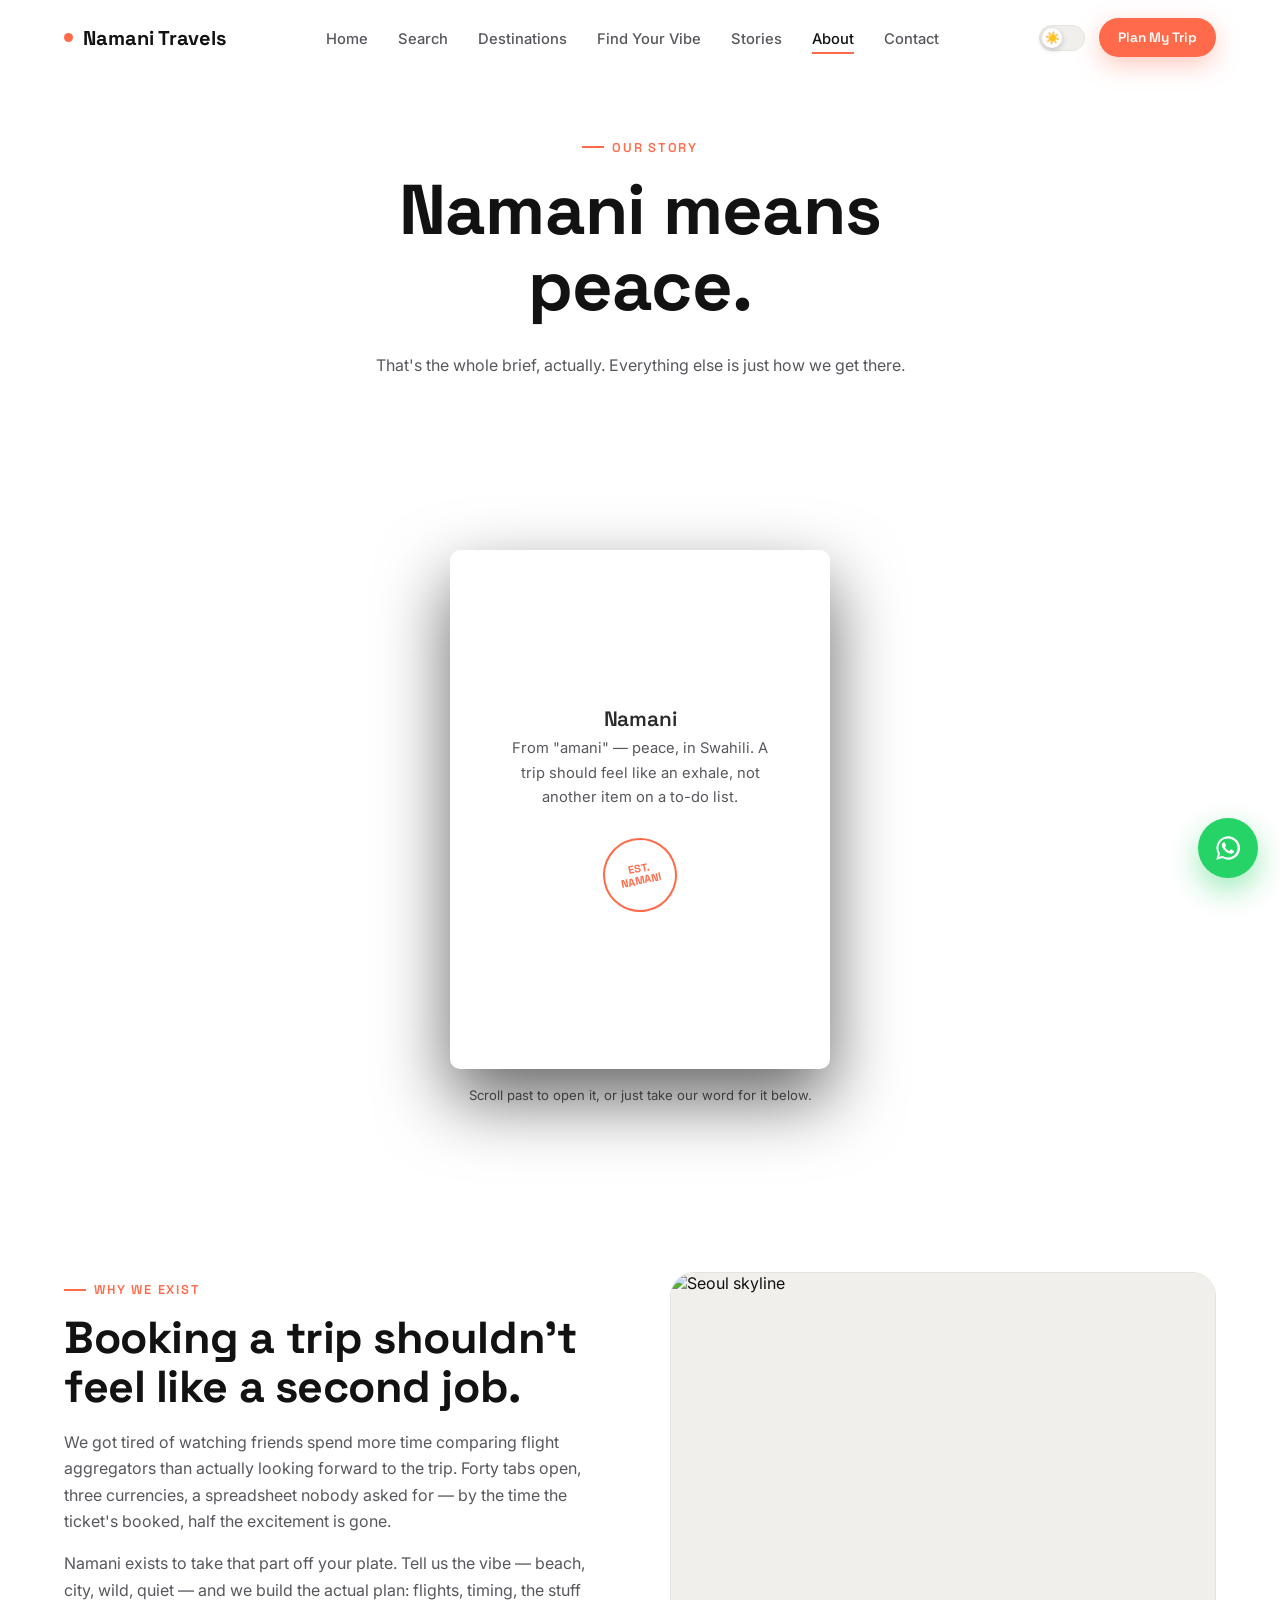
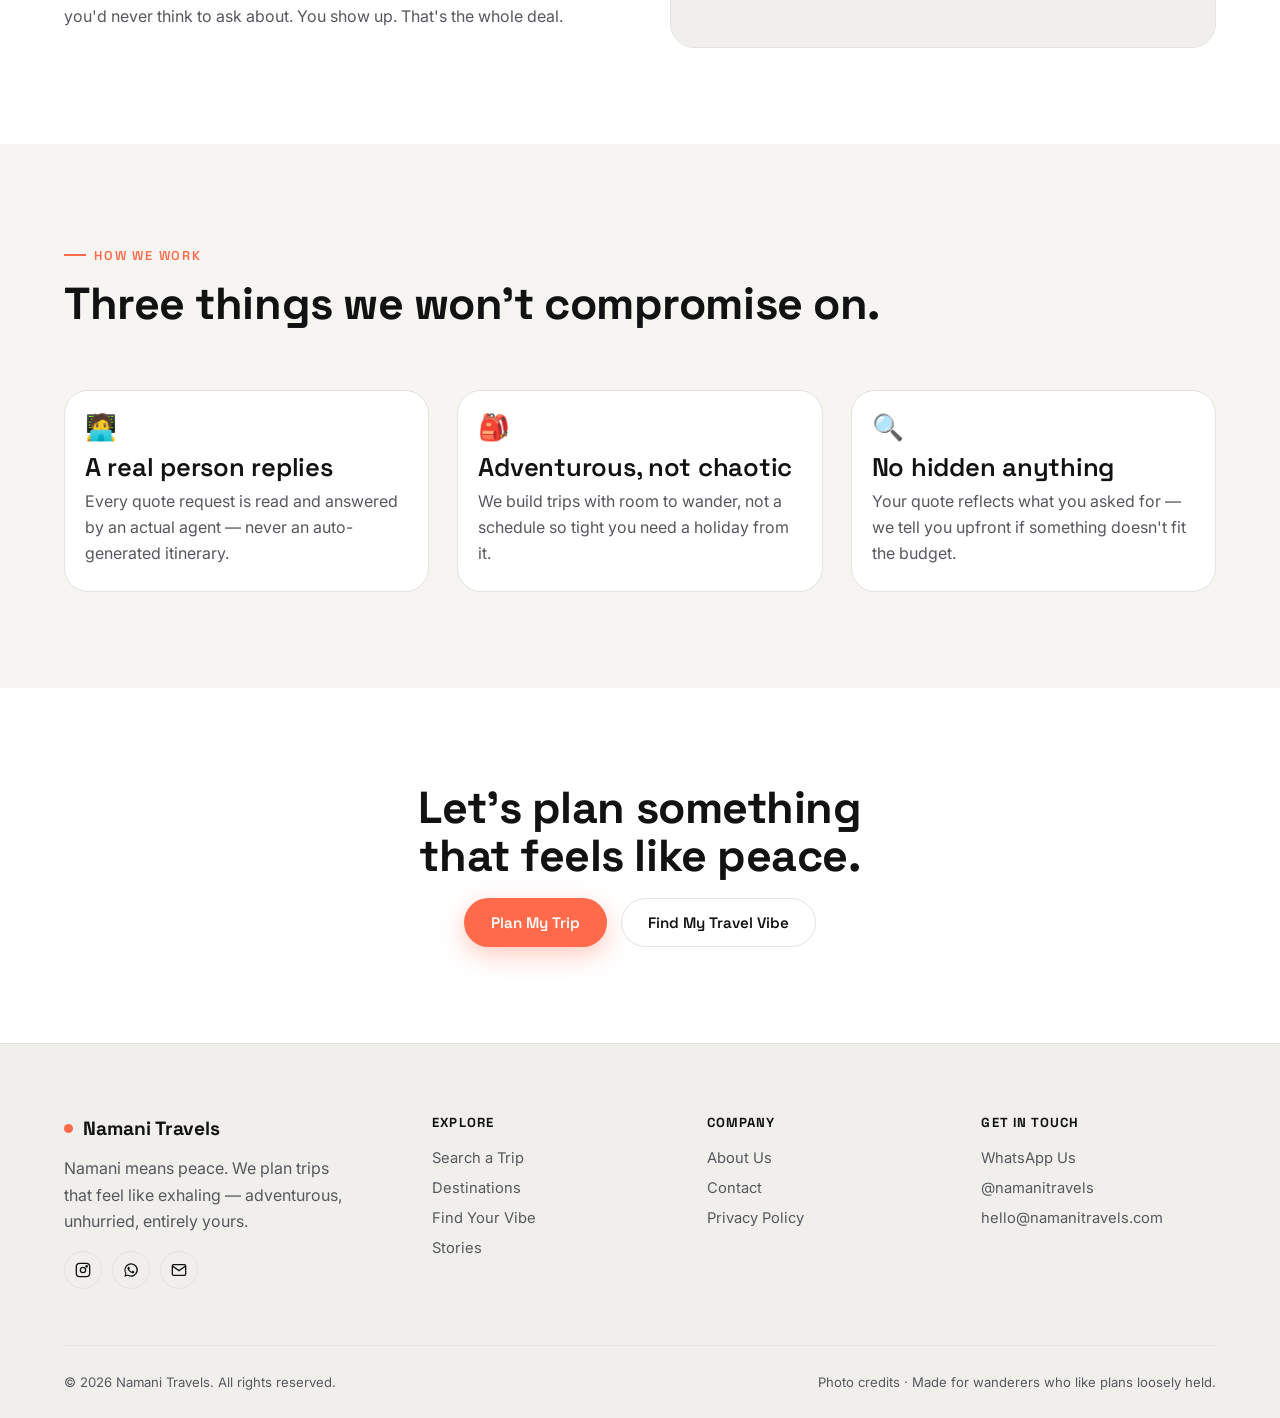
==== namani-travels/about.html @ 8a545cb4 "Add Namani Travels — full interactive 9-page travel agency site Static HTML/CSS/JS site implementing" ====
<!doctype html>
<html lang="en">
<head>
<meta charset="UTF-8" />
<meta name="viewport" content="width=device-width, initial-scale=1.0" />
<title>About Us — Namani Travels</title>
<meta name="description" content="Namani means peace. Here's why we started a travel agency built around that word." />
<link rel="stylesheet" href="assets/css/style.css" />
</head>
<body data-page="about">

  <div id="site-header"></div>

  <main>
    <section class="section" style="padding-top:calc(var(--nav-h) + 56px);">
      <div class="container">
        <div class="text-center" style="max-width:640px;margin:0 auto 20px;">
          <span class="eyebrow" style="justify-content:center;">Our story</span>
          <h1>Namani means peace.</h1>
          <p>That's the whole brief, actually. Everything else is just how we get there.</p>
        </div>
      </div>
    </section>

    <section class="section--tight">
      <div class="container">
        <div class="passport-inline reveal">
          <div class="passport">
            <div class="passport__inside">
              <h3>Namani</h3>
              <p>From "amani" — peace, in Swahili. A trip should feel like an exhale, not another item on a to-do list.</p>
              <div class="passport__stamp">EST.<br/>NAMANI</div>
            </div>
            <div class="passport__cover">
              <div class="emblem">✈</div>
              <h2>Namani</h2>
              <span>Our Travel Document</span>
            </div>
          </div>
        </div>
        <p class="text-center" style="font-size:.82rem;margin-top:16px;">Scroll past to open it, or just take our word for it below.</p>
      </div>
    </section>

    <section class="section">
      <div class="container">
        <div class="two-col reveal">
          <div>
            <span class="eyebrow">Why we exist</span>
            <h2>Booking a trip shouldn't feel like a second job.</h2>
            <p>We got tired of watching friends spend more time comparing flight aggregators than actually looking forward to the trip. Forty tabs open, three currencies, a spreadsheet nobody asked for — by the time the ticket's booked, half the excitement is gone.</p>
            <p>Namani exists to take that part off your plate. Tell us the vibe — beach, city, wild, quiet — and we build the actual plan: flights, timing, the stuff you'd never think to ask about. You show up. That's the whole deal.</p>
          </div>
          <div class="card">
            <div class="card__media" style="aspect-ratio:16/11;">
              <img src="https://upload.wikimedia.org/wikipedia/commons/thumb/b/bb/Skyline_view_from_Seoul_City_%28South_Korea%29.jpg/960px-Skyline_view_from_Seoul_City_%28South_Korea%29.jpg" alt="Seoul skyline" loading="lazy" />
            </div>
          </div>
        </div>
      </div>
    </section>

    <section class="section section--alt">
      <div class="container">
        <div class="section-head reveal">
          <div>
            <span class="eyebrow">How we work</span>
            <h2>Three things we won't compromise on.</h2>
          </div>
        </div>
        <div class="grid grid-3 reveal-stagger">
          <div class="card">
            <div class="card__body">
              <div style="font-size:1.6rem;">🧑‍💻</div>
              <h3 style="margin-top:12px;">A real person replies</h3>
              <p style="margin:0;">Every quote request is read and answered by an actual agent — never an auto-generated itinerary.</p>
            </div>
          </div>
          <div class="card">
            <div class="card__body">
              <div style="font-size:1.6rem;">🎒</div>
              <h3 style="margin-top:12px;">Adventurous, not chaotic</h3>
              <p style="margin:0;">We build trips with room to wander, not a schedule so tight you need a holiday from it.</p>
            </div>
          </div>
          <div class="card">
            <div class="card__body">
              <div style="font-size:1.6rem;">🔍</div>
              <h3 style="margin-top:12px;">No hidden anything</h3>
              <p style="margin:0;">Your quote reflects what you asked for — we tell you upfront if something doesn't fit the budget.</p>
            </div>
          </div>
        </div>
      </div>
    </section>

    <section class="section text-center">
      <div class="container reveal" style="max-width:560px;">
        <h2>Let's plan something that feels like peace.</h2>
        <div style="display:flex;gap:14px;justify-content:center;flex-wrap:wrap;">
          <a href="search.html" class="btn btn-primary">Plan My Trip</a>
          <a href="quiz.html" class="btn btn-outline">Find My Travel Vibe</a>
        </div>
      </div>
    </section>
  </main>

  <div id="site-footer"></div>
  <div id="whatsapp-fab-slot"></div>

  <script src="assets/js/config.js"></script>
  <script src="assets/js/destinations.js"></script>
  <script src="assets/js/common.js"></script>
  <script src="assets/js/animations.js"></script>
</body>
</html>
---- namani-travels/assets/css/style.css ----
/* ============================================================
   Namani Travels — Design System
   Palette: monochrome (black/white) base + one coral accent.
   Vibe tags use muted tonal colors so the accent stays dominant.
   ============================================================ */

@import url('https://fonts.googleapis.com/css2?family=Space+Grotesk:wght@500;600;700&family=Inter:wght@400;500;600;700&display=swap');

:root {
  --font-display: 'Space Grotesk', 'Segoe UI', system-ui, sans-serif;
  --font-body: 'Inter', 'Segoe UI', system-ui, sans-serif;

  --accent: #FF6B4A;
  --accent-dark: #E4502F;
  --accent-contrast: #1a0a06;

  --vibe-beach: #2AA9A0;
  --vibe-city: #5B6EE1;
  --vibe-adventure: #FF6B4A;
  --vibe-culture: #C99A3E;

  --bg: #FFFFFF;
  --bg-alt: #F6F5F2;
  --surface: #FFFFFF;
  --surface-alt: #F0EFEC;
  --text: #121212;
  --text-muted: #57585d;
  --border: #E4E3DF;
  --shadow: 0 10px 30px rgba(20, 20, 20, 0.08);
  --shadow-lg: 0 20px 60px rgba(20, 20, 20, 0.14);

  --radius-sm: 8px;
  --radius-md: 14px;
  --radius-lg: 24px;
  --radius-pill: 999px;

  --container: 1200px;
  --nav-h: 76px;

  --ease: cubic-bezier(0.22, 1, 0.36, 1);
}

:root[data-theme="dark"] {
  --bg: #0B0B0D;
  --bg-alt: #131315;
  --surface: #18181B;
  --surface-alt: #1F1F23;
  --text: #F5F4F1;
  --text-muted: #A5A5AC;
  --border: #2A2A2E;
  --shadow: 0 10px 30px rgba(0, 0, 0, 0.45);
  --shadow-lg: 0 25px 70px rgba(0, 0, 0, 0.6);
}

@media (prefers-color-scheme: dark) {
  :root:not([data-theme="light"]) {
    --bg: #0B0B0D;
    --bg-alt: #131315;
    --surface: #18181B;
    --surface-alt: #1F1F23;
    --text: #F5F4F1;
    --text-muted: #A5A5AC;
    --border: #2A2A2E;
    --shadow: 0 10px 30px rgba(0, 0, 0, 0.45);
    --shadow-lg: 0 25px 70px rgba(0, 0, 0, 0.6);
  }
}

* { box-sizing: border-box; }
html { scroll-behavior: smooth; }
html, body { padding: 0; margin: 0; }

body {
  font-family: var(--font-body);
  background: var(--bg);
  color: var(--text);
  transition: background 0.35s var(--ease), color 0.35s var(--ease);
  overflow-x: hidden;
  -webkit-font-smoothing: antialiased;
}

@media (prefers-reduced-motion: reduce) {
  html { scroll-behavior: auto; }
  *, *::before, *::after {
    animation-duration: 0.001ms !important;
    animation-iteration-count: 1 !important;
    transition-duration: 0.001ms !important;
    scroll-behavior: auto !important;
  }
}

img { max-width: 100%; display: block; }
a { color: inherit; text-decoration: none; }

h1, h2, h3, h4 {
  font-family: var(--font-display);
  line-height: 1.08;
  margin: 0 0 0.4em;
  letter-spacing: -0.01em;
}
h1 { font-size: clamp(2.4rem, 5vw + 1rem, 4.4rem); font-weight: 700; }
h2 { font-size: clamp(1.9rem, 3vw + 1rem, 2.8rem); font-weight: 700; }
h3 { font-size: clamp(1.3rem, 1.4vw + 1rem, 1.6rem); font-weight: 600; }
p { line-height: 1.65; color: var(--text-muted); margin: 0 0 1em; }
.eyebrow {
  display: inline-flex; align-items: center; gap: 8px;
  font-family: var(--font-display);
  font-size: 0.8rem; font-weight: 600; letter-spacing: 0.14em;
  text-transform: uppercase; color: var(--accent);
  margin-bottom: 1rem;
}
.eyebrow::before {
  content: ''; width: 22px; height: 2px; background: var(--accent);
  display: inline-block;
}

.container { max-width: var(--container); margin: 0 auto; padding: 0 24px; }
.section { padding: 96px 0; }
.section--tight { padding: 56px 0; }
.section--alt { background: var(--bg-alt); }
@media (max-width: 720px) {
  .section { padding: 64px 0; }
  .container { padding: 0 18px; }
}

.grid { display: grid; gap: 28px; }
.grid-2 { grid-template-columns: repeat(2, 1fr); }
.grid-3 { grid-template-columns: repeat(3, 1fr); }
.grid-4 { grid-template-columns: repeat(4, 1fr); }
@media (max-width: 900px) {
  .grid-4 { grid-template-columns: repeat(2, 1fr); }
  .grid-3 { grid-template-columns: repeat(2, 1fr); }
}
@media (max-width: 560px) {
  .grid-2, .grid-3, .grid-4 { grid-template-columns: 1fr; }
}

/* ---------- Buttons ---------- */
.btn {
  display: inline-flex; align-items: center; justify-content: center; gap: 10px;
  font-family: var(--font-display); font-weight: 600; font-size: 0.95rem;
  padding: 14px 26px; border-radius: var(--radius-pill);
  border: 1.5px solid transparent; cursor: pointer;
  transition: transform 0.25s var(--ease), box-shadow 0.25s var(--ease), background 0.25s var(--ease), border-color .25s var(--ease), color .25s var(--ease);
  white-space: nowrap;
}
.btn:active { transform: scale(0.97); }
.btn-primary { background: var(--accent); color: #fff; box-shadow: 0 8px 24px rgba(255,107,74,0.35); }
.btn-primary:hover { background: var(--accent-dark); transform: translateY(-2px); box-shadow: 0 12px 30px rgba(255,107,74,0.4); }
.btn-dark { background: var(--text); color: var(--bg); }
.btn-dark:hover { transform: translateY(-2px); }
.btn-outline { background: transparent; border-color: var(--border); color: var(--text); }
.btn-outline:hover { border-color: var(--text); transform: translateY(-2px); }
.btn-ghost { background: transparent; color: var(--text); padding: 10px 16px; }
.btn-ghost:hover { color: var(--accent); }
.btn-sm { padding: 10px 18px; font-size: 0.85rem; }
.btn-block { width: 100%; }
.btn[disabled] { opacity: 0.6; cursor: not-allowed; transform: none !important; }

/* ---------- Navbar ---------- */
.nav {
  position: fixed; top: 0; left: 0; right: 0; z-index: 500;
  height: var(--nav-h);
  display: flex; align-items: center;
  background: color-mix(in srgb, var(--bg) 82%, transparent);
  backdrop-filter: blur(14px); -webkit-backdrop-filter: blur(14px);
  border-bottom: 1px solid transparent;
  transition: border-color 0.3s ease, background 0.3s ease;
}
.nav.is-scrolled { border-bottom-color: var(--border); }
.nav__inner { width: 100%; display: flex; align-items: center; justify-content: space-between; gap: 20px; }
.nav__logo { display: flex; align-items: center; gap: 10px; font-family: var(--font-display); font-weight: 700; font-size: 1.25rem; }
.nav__logo .dot { width: 9px; height: 9px; border-radius: 50%; background: var(--accent); }
.nav__links { display: flex; align-items: center; gap: 30px; list-style: none; margin: 0; padding: 0; }
.nav__links a {
  font-size: 0.92rem; font-weight: 500; color: var(--text-muted);
  position: relative; padding: 6px 0;
  transition: color 0.2s ease;
}
.nav__links a::after {
  content: ''; position: absolute; left: 0; bottom: 0; height: 2px; width: 0;
  background: var(--accent); transition: width 0.25s var(--ease);
}
.nav__links a:hover, .nav__links a.is-active { color: var(--text); }
.nav__links a:hover::after, .nav__links a.is-active::after { width: 100%; }
.nav__actions { display: flex; align-items: center; gap: 14px; }
.nav__cta { display: none; }
@media (min-width: 860px) { .nav__cta { display: inline-flex; } }

.theme-toggle {
  width: 46px; height: 26px; border-radius: 999px; border: 1px solid var(--border);
  background: var(--surface-alt); position: relative; cursor: pointer; flex: none;
}
.theme-toggle::before {
  content: '☀️'; font-size: 12px; line-height: 20px; text-align: center;
  position: absolute; top: 2px; left: 2px; width: 20px; height: 20px;
  border-radius: 50%; background: var(--bg); box-shadow: 0 2px 6px rgba(0,0,0,0.2);
  transition: transform 0.3s var(--ease), content 0.2s;
}
:root[data-theme="dark"] .theme-toggle::before { content: '🌙'; transform: translateX(20px); }

.nav__burger {
  display: flex; flex-direction: column; gap: 5px; width: 26px; cursor: pointer; background: none; border: none; padding: 6px;
}
.nav__burger span { height: 2px; width: 100%; background: var(--text); border-radius: 2px; transition: transform .3s var(--ease), opacity .3s var(--ease); }
@media (min-width: 860px) { .nav__burger { display: none; } }

.nav__links { display: none; }
@media (min-width: 860px) { .nav__links { display: flex; } }

.mobile-drawer {
  position: fixed; inset: 0; z-index: 600; background: var(--bg);
  transform: translateX(100%); transition: transform 0.4s var(--ease);
  display: flex; flex-direction: column; padding: 24px;
}
.mobile-drawer.is-open { transform: translateX(0); }
.mobile-drawer__top { display: flex; justify-content: space-between; align-items: center; margin-bottom: 40px; }
.mobile-drawer__close { background: none; border: none; font-size: 1.6rem; color: var(--text); cursor: pointer; }
.mobile-drawer nav { display: flex; flex-direction: column; gap: 4px; }
.mobile-drawer nav a {
  font-family: var(--font-display); font-size: 1.6rem; font-weight: 600; padding: 14px 0;
  border-bottom: 1px solid var(--border);
}
.mobile-drawer__footer { margin-top: auto; display: flex; flex-direction: column; gap: 14px; }

/* ---------- Vibe badges ---------- */
.badge {
  display: inline-flex; align-items: center; gap: 6px;
  font-size: 0.72rem; font-weight: 700; letter-spacing: 0.04em; text-transform: uppercase;
  padding: 6px 12px; border-radius: var(--radius-pill); color: #fff;
}
.badge::before { content: ''; width: 6px; height: 6px; border-radius: 50%; background: currentColor; opacity: .9;}
.badge--beach { background: var(--vibe-beach); }
.badge--city { background: var(--vibe-city); }
.badge--adventure { background: var(--vibe-adventure); }
.badge--culture { background: var(--vibe-culture); }

/* ---------- Cards ---------- */
.card {
  background: var(--surface); border: 1px solid var(--border); border-radius: var(--radius-lg);
  overflow: hidden; transition: transform 0.35s var(--ease), box-shadow 0.35s var(--ease), border-color .35s;
}
.card:hover { transform: translateY(-6px); box-shadow: var(--shadow-lg); border-color: transparent; }
.card__media { position: relative; aspect-ratio: 4/5; overflow: hidden; background: var(--surface-alt); }
.card__media img { width: 100%; height: 100%; object-fit: cover; transition: transform 0.6s var(--ease); }
.card:hover .card__media img { transform: scale(1.08); }
.card__badge { position: absolute; top: 14px; left: 14px; z-index: 2; }
.card__body { padding: 20px 20px 24px; }
.card__body h3 { margin-bottom: 6px; }
.card__meta { display: flex; justify-content: space-between; align-items: center; margin-top: 14px; font-size: 0.85rem; color: var(--text-muted); }

/* ---------- Hero ---------- */
.hero {
  position: relative; padding-top: calc(var(--nav-h) + 64px); padding-bottom: 60px;
  overflow: hidden;
}
.hero__bg { position: absolute; inset: 0; z-index: -2; }
.hero__bg img { width: 100%; height: 100%; object-fit: cover; filter: saturate(1.05); }
.hero__bg--slideshow img {
  position: absolute; inset: 0; opacity: 0;
  animation: hero-fade 20s infinite;
}
.hero__bg--slideshow img:nth-child(1) { animation-delay: 0s; }
.hero__bg--slideshow img:nth-child(2) { animation-delay: 5s; }
.hero__bg--slideshow img:nth-child(3) { animation-delay: 10s; }
.hero__bg--slideshow img:nth-child(4) { animation-delay: 15s; }
@keyframes hero-fade {
  0%, 4% { opacity: 0; transform: scale(1.08); }
  8%, 21% { opacity: 1; transform: scale(1.14); }
  25%, 100% { opacity: 0; transform: scale(1.14); }
}
.hero__bg::after {
  content: ''; position: absolute; inset: 0;
  background: linear-gradient(180deg, rgba(10,10,10,.55) 0%, rgba(10,10,10,.35) 40%, var(--bg) 96%);
}
:root:not([data-theme="dark"]) .hero__bg::after {
  background: linear-gradient(180deg, rgba(10,10,10,.5) 0%, rgba(10,10,10,.28) 45%, var(--bg) 96%);
}
.hero__content { position: relative; z-index: 1; color: #fff; max-width: 720px; }
.hero__content .eyebrow { color: #FFD9CC; }
.hero__content .eyebrow::before { background: #FFD9CC; }
.hero__content h1 { color: #fff; }
.hero__content p { color: rgba(255,255,255,0.85); font-size: 1.1rem; max-width: 540px; }
.hero__stats { display: flex; gap: 36px; margin-top: 36px; flex-wrap: wrap; }
.hero__stats div strong { display: block; font-family: var(--font-display); font-size: 1.6rem; color: #fff; }
.hero__stats div span { font-size: 0.82rem; color: rgba(255,255,255,0.7); }

/* Flying plane */
.plane-layer {
  position: absolute; inset: 0; z-index: 0; pointer-events: none; overflow: hidden;
}
.plane {
  position: absolute; top: 18%; left: -8%;
  font-size: 2.2rem; filter: drop-shadow(0 6px 10px rgba(0,0,0,0.35));
  animation: fly-across 16s linear infinite;
  transform: rotate(8deg);
}
.plane.plane--2 { top: 55%; font-size: 1.4rem; animation-duration: 22s; animation-delay: -8s; opacity: .75; }
@keyframes fly-across {
  0%   { left: -8%; top: 14%; transform: rotate(6deg) scale(1); }
  45%  { top: 28%; transform: rotate(10deg) scale(1.05); }
  50%  { left: 55%; }
  100% { left: 112%; top: 8%; transform: rotate(4deg) scale(0.95); }
}
.plane-trail {
  position: absolute; top: 24%; left: 0; width: 100%; height: 120px;
  stroke: rgba(255,255,255,0.35); fill: none; stroke-width: 2; stroke-dasharray: 6 10;
}

@media (max-width: 720px) {
  .plane { display: none; }
}

/* ---------- Search Widget ---------- */
.search-widget {
  position: relative; z-index: 2;
  background: var(--surface); border-radius: var(--radius-lg); box-shadow: var(--shadow-lg);
  border: 1px solid var(--border); padding: 8px; margin-top: 40px;
}
.search-widget__tabs { display: flex; gap: 4px; padding: 8px 8px 4px; }
.trip-tab {
  border: none; background: transparent; padding: 10px 18px; border-radius: var(--radius-pill);
  font-family: var(--font-display); font-weight: 600; font-size: 0.88rem; color: var(--text-muted); cursor: pointer;
  transition: background .2s ease, color .2s ease;
}
.trip-tab.is-active { background: var(--accent); color: #fff; }

.search-widget__fields {
  display: grid; grid-template-columns: 1.3fr 1.3fr 1.1fr 1fr auto; gap: 2px;
  background: var(--border); border-radius: var(--radius-md); overflow: visible;
}
.search-field {
  background: var(--surface); padding: 14px 18px; position: relative; cursor: pointer;
}
.search-field:first-child { border-top-left-radius: var(--radius-md); border-bottom-left-radius: var(--radius-md); }
.search-field label { display: block; font-size: 0.7rem; text-transform: uppercase; letter-spacing: .06em; color: var(--text-muted); font-weight: 600; margin-bottom: 4px; }
.search-field input, .search-field select {
  width: 100%; border: none; background: transparent; font-family: var(--font-body);
  font-size: 0.98rem; font-weight: 600; color: var(--text); outline: none; padding: 0; appearance: none;
}
.search-field input::placeholder { color: var(--text-muted); font-weight: 500; }
.search-field--swap {
  display: flex; align-items: center; justify-content: center; cursor: pointer; flex: none; width: 34px;
}
.field-swap-btn {
  width: 34px; height: 34px; border-radius: 50%; border: 1px solid var(--border); background: var(--surface);
  display: flex; align-items: center; justify-content: center; cursor: pointer; color: var(--text-muted);
  transition: transform .3s var(--ease), color .2s;
}
.field-swap-btn:hover { color: var(--accent); transform: rotate(180deg); }

.search-widget__submit { padding: 8px; }
.search-widget__submit .btn { width: 100%; height: 100%; padding: 18px 28px; }

.autocomplete-list {
  position: absolute; top: calc(100% + 8px); left: 0; width: 320px; max-height: 320px; overflow-y: auto;
  background: var(--surface); border: 1px solid var(--border); border-radius: var(--radius-md);
  box-shadow: var(--shadow-lg); z-index: 50; padding: 6px; display: none;
}
.autocomplete-list.is-open { display: block; }
.autocomplete-item { padding: 10px 12px; border-radius: var(--radius-sm); cursor: pointer; display: flex; justify-content: space-between; gap: 10px; align-items: center; }
.autocomplete-item:hover, .autocomplete-item.is-active { background: var(--surface-alt); }
.autocomplete-item strong { font-size: 0.92rem; }
.autocomplete-item span { font-size: 0.78rem; color: var(--text-muted); }
.autocomplete-item .code { font-family: var(--font-display); font-weight: 700; color: var(--accent); font-size: 0.85rem; }

.pax-popover {
  position: absolute; top: calc(100% + 8px); right: 0; width: 280px;
  background: var(--surface); border: 1px solid var(--border); border-radius: var(--radius-md);
  box-shadow: var(--shadow-lg); z-index: 50; padding: 16px; display: none;
}
.pax-popover.is-open { display: block; }
.pax-row { display: flex; align-items: center; justify-content: space-between; padding: 10px 0; }
.pax-row + .pax-row { border-top: 1px solid var(--border); }
.pax-row strong { display: block; font-size: 0.92rem; }
.pax-row span { font-size: 0.76rem; color: var(--text-muted); }
.pax-counter { display: flex; align-items: center; gap: 12px; }
.pax-btn {
  width: 28px; height: 28px; border-radius: 50%; border: 1px solid var(--border); background: var(--surface);
  color: var(--text); cursor: pointer; font-size: 1rem; line-height: 1;
}
.pax-btn:hover { border-color: var(--accent); color: var(--accent); }
.pax-btn:disabled { opacity: .35; cursor: not-allowed; }

.advanced-toggle {
  display: flex; align-items: center; gap: 8px; padding: 12px 18px; font-size: 0.86rem; font-weight: 600;
  color: var(--text-muted); cursor: pointer; user-select: none;
}
.advanced-toggle:hover { color: var(--text); }
.advanced-toggle svg { transition: transform .3s var(--ease); }
.advanced-toggle.is-open svg { transform: rotate(180deg); }
.advanced-panel {
  max-height: 0; overflow: hidden; transition: max-height .4s var(--ease), padding .4s var(--ease);
  padding: 0 18px;
}
.advanced-panel.is-open { max-height: 220px; padding: 4px 18px 18px; }
.advanced-panel__row { display: flex; gap: 24px; flex-wrap: wrap; }
.check-pill {
  display: flex; align-items: center; gap: 8px; font-size: 0.88rem; color: var(--text);
  background: var(--surface-alt); padding: 10px 16px; border-radius: var(--radius-pill); cursor: pointer;
  border: 1px solid var(--border);
}
.check-pill input { accent-color: var(--accent); }

@media (max-width: 980px) {
  .search-widget__fields { grid-template-columns: 1fr 1fr; }
  .search-widget__submit { grid-column: span 2; }
  .search-field--swap { display: none; }
}
@media (max-width: 560px) {
  .search-widget__fields { grid-template-columns: 1fr; }
  .search-widget__submit { grid-column: span 1; }
  .pax-popover, .autocomplete-list { width: 100%; left: 0; right: 0; }
}

/* ---------- Carousel ---------- */
.carousel {
  display: flex; gap: 22px; overflow-x: auto; padding: 8px 4px 28px; scroll-snap-type: x mandatory;
  scrollbar-width: thin;
}
.carousel::-webkit-scrollbar { height: 6px; }
.carousel::-webkit-scrollbar-thumb { background: var(--border); border-radius: 999px; }
.carousel .card { flex: 0 0 280px; scroll-snap-align: start; }
.carousel-controls { display: flex; gap: 10px; justify-content: flex-end; margin-bottom: 8px; }
.carousel-btn {
  width: 42px; height: 42px; border-radius: 50%; border: 1px solid var(--border); background: var(--surface);
  cursor: pointer; color: var(--text); display: flex; align-items: center; justify-content: center;
}
.carousel-btn:hover { border-color: var(--accent); color: var(--accent); }

/* ---------- Section header ---------- */
.section-head { display: flex; justify-content: space-between; align-items: flex-end; gap: 20px; margin-bottom: 44px; flex-wrap: wrap; }
.section-head p { max-width: 480px; margin: 0; }

/* ---------- Filters ---------- */
.filter-row { display: flex; gap: 10px; flex-wrap: wrap; margin-bottom: 36px; }
.filter-pill {
  padding: 10px 20px; border-radius: var(--radius-pill); border: 1px solid var(--border); background: var(--surface);
  font-weight: 600; font-size: 0.86rem; cursor: pointer; color: var(--text-muted); transition: all .2s ease;
}
.filter-pill.is-active, .filter-pill:hover { background: var(--text); color: var(--bg); border-color: var(--text); }

/* ---------- Reveal on scroll ---------- */
.reveal { opacity: 0; transform: translateY(28px); transition: opacity .8s var(--ease), transform .8s var(--ease); }
.reveal.is-visible { opacity: 1; transform: translateY(0); }
.reveal-stagger > * { opacity: 0; transform: translateY(24px); transition: opacity .7s var(--ease), transform .7s var(--ease); }
.reveal-stagger.is-visible > * { opacity: 1; transform: translateY(0); }
.reveal-stagger.is-visible > *:nth-child(1) { transition-delay: 0s; }
.reveal-stagger.is-visible > *:nth-child(2) { transition-delay: .08s; }
.reveal-stagger.is-visible > *:nth-child(3) { transition-delay: .16s; }
.reveal-stagger.is-visible > *:nth-child(4) { transition-delay: .24s; }
.reveal-stagger.is-visible > *:nth-child(5) { transition-delay: .32s; }
.reveal-stagger.is-visible > *:nth-child(6) { transition-delay: .4s; }

/* ---------- Passport intro / reveal ---------- */
.passport-scene {
  position: fixed; inset: 0; z-index: 2000; display: flex; align-items: center; justify-content: center;
  background: radial-gradient(circle at 50% 30%, #232016 0%, #0c0b08 70%);
  perspective: 1800px; transition: opacity .6s ease, visibility .6s ease;
}
.passport-scene.is-hidden { opacity: 0; visibility: hidden; pointer-events: none; }
.passport {
  position: relative; width: min(78vw, 380px); aspect-ratio: 3/4.1; transform-style: preserve-3d;
}
.passport__cover, .passport__inside {
  position: absolute; inset: 0; border-radius: 10px; box-shadow: 0 30px 70px rgba(0,0,0,.6);
  display: flex; flex-direction: column; align-items: center; justify-content: center; text-align: center; padding: 24px;
}
.passport__cover {
  background: linear-gradient(160deg, #1c2b24, #0f1a15 70%);
  color: #e7d9a8; border: 1px solid rgba(231,217,168,0.25);
  transform-origin: left center; transition: transform 1.1s var(--ease);
  backface-visibility: hidden;
}
.passport__cover .emblem {
  width: 58px; height: 58px; border: 2px solid #e7d9a8; border-radius: 50%;
  display: flex; align-items: center; justify-content: center; font-size: 1.6rem; margin-bottom: 18px;
}
.passport__cover h2 { color: #efe4bf; font-size: 1.4rem; letter-spacing: .08em; text-transform: uppercase; }
.passport__cover span { font-size: .72rem; letter-spacing: .2em; text-transform: uppercase; opacity: .75; }
.passport__inside {
  background: var(--surface, #fdf9ee); color: #2a2a2a; z-index: -1;
}
.passport__inside h3 { font-family: var(--font-display); font-size: 1.3rem; margin-bottom: 6px; }
.passport__inside p { font-size: .92rem; max-width: 260px; }
.passport__stamp {
  margin-top: 14px; border: 2px solid var(--accent); color: var(--accent); border-radius: 50%;
  width: 74px; height: 74px; display: flex; align-items: center; justify-content: center;
  font-family: var(--font-display); font-weight: 700; font-size: .68rem; text-transform: uppercase;
  transform: rotate(-12deg) scale(0); transition: transform .5s var(--ease) .9s; text-align: center; line-height: 1.1;
}
.passport-scene.is-open .passport__cover { transform: rotateY(-165deg); }
.passport-scene.is-open .passport__stamp { transform: rotate(-12deg) scale(1); }
.passport__skip {
  position: absolute; bottom: 34px; left: 50%; transform: translateX(-50%);
  color: rgba(255,255,255,.6); font-size: .82rem; background: none; border: 1px solid rgba(255,255,255,.25);
  padding: 8px 18px; border-radius: 999px; cursor: pointer;
}
.passport__skip:hover { color: #fff; border-color: #fff; }

/* Inline passport reveal (About page) */
.passport-inline { max-width: 380px; margin: 0 auto; }
.passport-inline .passport { width: 100%; }
.passport-inline .passport__cover { transition: transform 1.2s var(--ease); }
.passport-inline.is-open .passport__cover { transform: rotateY(-165deg); }
.passport-inline.is-open .passport__stamp { transform: rotate(-12deg) scale(1); }

/* ---------- Forms ---------- */
.form-group { margin-bottom: 18px; }
.form-group label { display: block; font-size: .85rem; font-weight: 600; margin-bottom: 8px; }
.form-control {
  width: 100%; padding: 14px 16px; border-radius: var(--radius-sm); border: 1.5px solid var(--border);
  background: var(--surface); color: var(--text); font-family: var(--font-body); font-size: .95rem;
  transition: border-color .2s ease, box-shadow .2s ease;
}
.form-control:focus { outline: none; border-color: var(--accent); box-shadow: 0 0 0 4px rgba(255,107,74,0.15); }
.form-hint { font-size: .78rem; color: var(--text-muted); margin-top: 16px; }
.form-hint a { color: var(--accent); font-weight: 600; }

/* ---------- Quote summary ---------- */
.summary-card {
  background: var(--surface); border: 1px solid var(--border); border-radius: var(--radius-lg);
  padding: 28px; box-shadow: var(--shadow);
}
.summary-row { display: flex; justify-content: space-between; padding: 12px 0; border-bottom: 1px dashed var(--border); font-size: .92rem; }
.summary-row:last-child { border-bottom: none; }
.summary-row span:first-child { color: var(--text-muted); }
.summary-row span:last-child { font-weight: 600; }

/* ---------- Vibe quiz ---------- */
.quiz-shell {
  max-width: 640px; margin: 0 auto; background: var(--surface); border: 1px solid var(--border);
  border-radius: var(--radius-lg); padding: 40px; box-shadow: var(--shadow-lg); position: relative; overflow: hidden;
}
.quiz-progress { height: 4px; background: var(--surface-alt); border-radius: 999px; overflow: hidden; margin-bottom: 32px; }
.quiz-progress__bar { height: 100%; background: var(--accent); width: 0%; transition: width .4s var(--ease); }
.quiz-step { display: none; }
.quiz-step.is-active { display: block; animation: quiz-in .5s var(--ease); }
@keyframes quiz-in { from { opacity: 0; transform: translateX(24px); } to { opacity: 1; transform: translateX(0); } }
.quiz-options { display: grid; grid-template-columns: 1fr 1fr; gap: 14px; margin-top: 24px; }
@media (max-width: 560px) { .quiz-options { grid-template-columns: 1fr; } }
.quiz-option {
  border: 1.5px solid var(--border); border-radius: var(--radius-md); padding: 20px; cursor: pointer;
  background: var(--surface-alt); transition: all .2s ease; text-align: left;
}
.quiz-option:hover { border-color: var(--accent); transform: translateY(-3px); }
.quiz-option.is-selected { border-color: var(--accent); background: rgba(255,107,74,0.08); }
.quiz-option .icon { font-size: 1.6rem; margin-bottom: 10px; display: block; }
.quiz-option strong { display: block; font-family: var(--font-display); font-size: 1rem; margin-bottom: 4px; }
.quiz-option span { font-size: .82rem; color: var(--text-muted); }
.quiz-nav { display: flex; justify-content: space-between; margin-top: 32px; }

/* ---------- Footer ---------- */
.footer { background: var(--surface-alt); border-top: 1px solid var(--border); padding: 72px 0 28px; }
.footer__grid { display: grid; grid-template-columns: 1.4fr 1fr 1fr 1fr; gap: 40px; margin-bottom: 56px; }
@media (max-width: 780px) { .footer__grid { grid-template-columns: 1fr 1fr; } }
.footer__brand { display: flex; align-items: center; gap: 10px; font-family: var(--font-display); font-weight: 700; font-size: 1.2rem; margin-bottom: 14px; }
.footer h4 { font-size: .82rem; text-transform: uppercase; letter-spacing: .08em; margin-bottom: 16px; }
.footer ul { list-style: none; padding: 0; margin: 0; display: flex; flex-direction: column; gap: 10px; }
.footer ul a { color: var(--text-muted); font-size: .92rem; }
.footer ul a:hover { color: var(--accent); }
.footer__bottom { display: flex; justify-content: space-between; padding-top: 28px; border-top: 1px solid var(--border); font-size: .82rem; color: var(--text-muted); flex-wrap: wrap; gap: 12px; }
.social-row { display: flex; gap: 10px; }
.social-row a {
  width: 38px; height: 38px; border-radius: 50%; border: 1px solid var(--border); display: flex; align-items: center;
  justify-content: center; transition: all .2s ease;
}
.social-row a:hover { background: var(--accent); border-color: var(--accent); color: #fff; }

/* ---------- WhatsApp floating bubble (bottom-right) ---------- */
.whatsapp-fab {
  position: fixed; right: 22px; bottom: 22px; z-index: 400;
  width: 60px; height: 60px; border-radius: 50%; background: #25D366; color: #fff;
  display: flex; align-items: center; justify-content: center; box-shadow: 0 12px 30px rgba(37,211,102,0.45);
  animation: pulse-wa 2.6s ease-in-out infinite;
}
.whatsapp-fab:hover { transform: scale(1.08); }
@keyframes pulse-wa {
  0%, 100% { box-shadow: 0 12px 30px rgba(37,211,102,0.45); }
  50% { box-shadow: 0 12px 30px rgba(37,211,102,0.7), 0 0 0 10px rgba(37,211,102,0.12); }
}

/* ---------- Misc ---------- */
.tag-strip { display: flex; gap: 10px; flex-wrap: wrap; }
.divider { height: 1px; background: var(--border); margin: 40px 0; }
.text-center { text-align: center; }
.mt-0 { margin-top: 0; }
.stack-lg { display: flex; flex-direction: column; gap: 20px; }
.two-col { display: grid; grid-template-columns: 1fr 1fr; gap: 60px; align-items: center; }
@media (max-width: 860px) { .two-col { grid-template-columns: 1fr; gap: 32px; } }

.confirm-box {
  background: var(--surface); border: 1px solid var(--border); border-radius: var(--radius-lg);
  padding: 48px; text-align: center; box-shadow: var(--shadow-lg);
}
.confirm-box .check {
  width: 76px; height: 76px; border-radius: 50%; background: rgba(255,107,74,0.12); color: var(--accent);
  display: flex; align-items: center; justify-content: center; font-size: 2rem; margin: 0 auto 20px;
  animation: pop-in .5s var(--ease);
}
@keyframes pop-in { from { transform: scale(0); opacity: 0; } to { transform: scale(1); opacity: 1; } }

.instagram-embed {
  display: grid; grid-template-columns: repeat(4, 1fr); gap: 4px; border-radius: var(--radius-lg); overflow: hidden;
}
@media (max-width: 700px) { .instagram-embed { grid-template-columns: repeat(2, 1fr); } }
.instagram-embed a { position: relative; aspect-ratio: 1; overflow: hidden; }
.instagram-embed img { width: 100%; height: 100%; object-fit: cover; transition: transform .5s ease; }
.instagram-embed a:hover img { transform: scale(1.1); }

.credit-note { font-size: .72rem; color: var(--text-muted); opacity: .7; margin-top: 4px; }
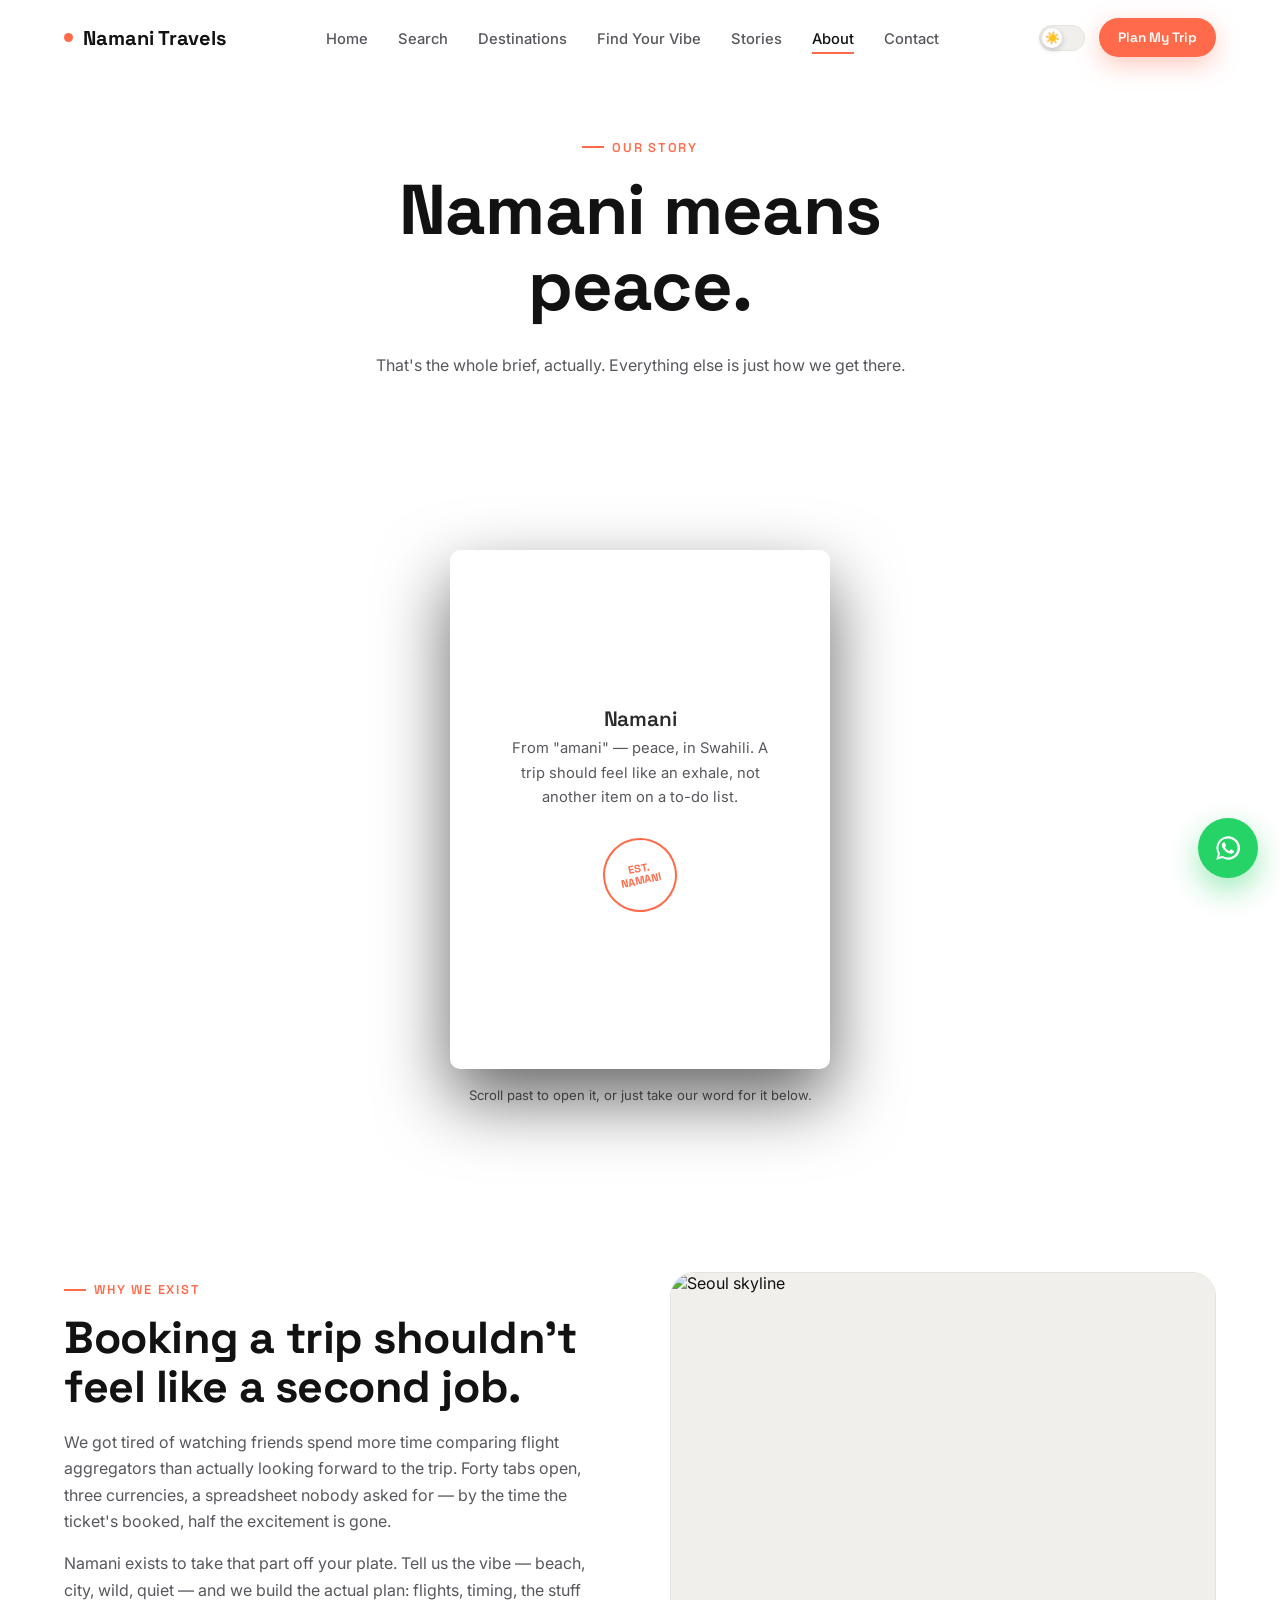
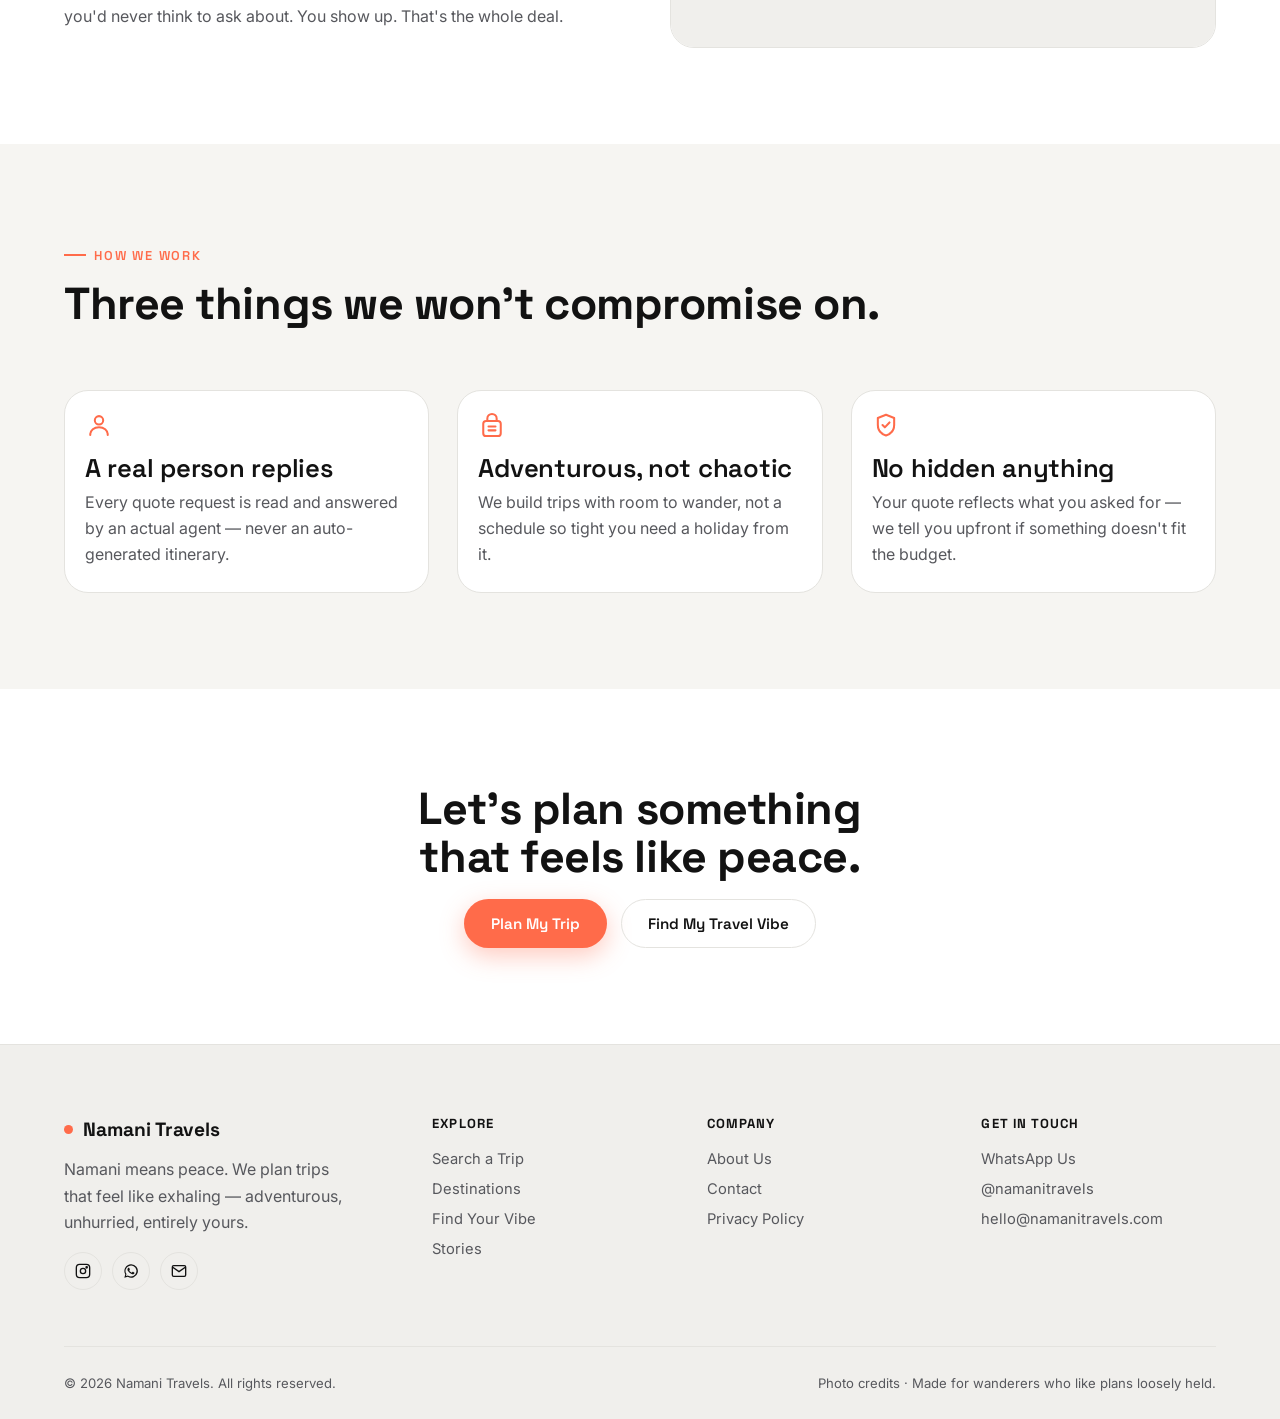
==== commit bb28f8ab: "Replace emoji-as-icon usage with a proper SVG icon set The ui-ux-pro-max skill's design-system check" ====
--- a/namani-travels/about.html
+++ b/namani-travels/about.html
@@ -32,7 +32,7 @@
               <div class="passport__stamp">EST.<br/>NAMANI</div>
             </div>
             <div class="passport__cover">
-              <div class="emblem">✈</div>
+              <div class="emblem" data-icon="plane"></div>
               <h2>Namani</h2>
               <span>Our Travel Document</span>
             </div>
@@ -71,21 +71,21 @@
         <div class="grid grid-3 reveal-stagger">
           <div class="card">
             <div class="card__body">
-              <div style="font-size:1.6rem;">🧑‍💻</div>
+              <div class="value-icon" data-icon="person"></div>
               <h3 style="margin-top:12px;">A real person replies</h3>
               <p style="margin:0;">Every quote request is read and answered by an actual agent — never an auto-generated itinerary.</p>
             </div>
           </div>
           <div class="card">
             <div class="card__body">
-              <div style="font-size:1.6rem;">🎒</div>
+              <div class="value-icon" data-icon="backpack"></div>
               <h3 style="margin-top:12px;">Adventurous, not chaotic</h3>
               <p style="margin:0;">We build trips with room to wander, not a schedule so tight you need a holiday from it.</p>
             </div>
           </div>
           <div class="card">
             <div class="card__body">
-              <div style="font-size:1.6rem;">🔍</div>
+              <div class="value-icon" data-icon="shieldCheck"></div>
               <h3 style="margin-top:12px;">No hidden anything</h3>
               <p style="margin:0;">Your quote reflects what you asked for — we tell you upfront if something doesn't fit the budget.</p>
             </div>
@@ -109,6 +109,7 @@
   <div id="whatsapp-fab-slot"></div>
 
   <script src="assets/js/config.js"></script>
+  <script src="assets/js/icons.js"></script>
   <script src="assets/js/destinations.js"></script>
   <script src="assets/js/common.js"></script>
   <script src="assets/js/animations.js"></script>
--- a/namani-travels/assets/css/style.css
+++ b/namani-travels/assets/css/style.css
@@ -92,6 +92,13 @@
 img { max-width: 100%; display: block; }
 a { color: inherit; text-decoration: none; }
 
+a:focus-visible, button:focus-visible, input:focus-visible, select:focus-visible,
+.btn:focus-visible, .card:focus-visible, [tabindex]:focus-visible {
+  outline: 2.5px solid var(--accent);
+  outline-offset: 3px;
+  border-radius: 4px;
+}
+
 h1, h2, h3, h4 {
   font-family: var(--font-display);
   line-height: 1.08;
@@ -230,6 +237,7 @@
   padding: 6px 12px; border-radius: var(--radius-pill); color: #fff;
 }
 .badge::before { content: ''; width: 6px; height: 6px; border-radius: 50%; background: currentColor; opacity: .9;}
+.badge:has(.icon-svg)::before { display: none; }
 .badge--beach { background: var(--vibe-beach); }
 .badge--city { background: var(--vibe-city); }
 .badge--adventure { background: var(--vibe-adventure); }
@@ -290,12 +298,12 @@
   position: absolute; inset: 0; z-index: 0; pointer-events: none; overflow: hidden;
 }
 .plane {
-  position: absolute; top: 18%; left: -8%;
-  font-size: 2.2rem; filter: drop-shadow(0 6px 10px rgba(0,0,0,0.35));
+  position: absolute; top: 18%; left: -8%; width: 2.4rem; height: 2.4rem; color: #fff;
+  filter: drop-shadow(0 6px 10px rgba(0,0,0,0.35));
   animation: fly-across 16s linear infinite;
   transform: rotate(8deg);
 }
-.plane.plane--2 { top: 55%; font-size: 1.4rem; animation-duration: 22s; animation-delay: -8s; opacity: .75; }
+.plane.plane--2 { top: 55%; width: 1.5rem; height: 1.5rem; animation-duration: 22s; animation-delay: -8s; opacity: .75; }
 @keyframes fly-across {
   0%   { left: -8%; top: 14%; transform: rotate(6deg) scale(1); }
   45%  { top: 28%; transform: rotate(10deg) scale(1.05); }
@@ -435,9 +443,11 @@
 /* ---------- Filters ---------- */
 .filter-row { display: flex; gap: 10px; flex-wrap: wrap; margin-bottom: 36px; }
 .filter-pill {
+  display: inline-flex; align-items: center; gap: 6px;
   padding: 10px 20px; border-radius: var(--radius-pill); border: 1px solid var(--border); background: var(--surface);
   font-weight: 600; font-size: 0.86rem; cursor: pointer; color: var(--text-muted); transition: all .2s ease;
 }
+.filter-pill .icon-svg { width: 14px; height: 14px; }
 .filter-pill.is-active, .filter-pill:hover { background: var(--text); color: var(--bg); border-color: var(--text); }
 
 /* ---------- Reveal on scroll ---------- */
@@ -474,8 +484,9 @@
 }
 .passport__cover .emblem {
   width: 58px; height: 58px; border: 2px solid #e7d9a8; border-radius: 50%;
-  display: flex; align-items: center; justify-content: center; font-size: 1.6rem; margin-bottom: 18px;
-}
+  display: flex; align-items: center; justify-content: center; margin-bottom: 18px; color: #e7d9a8;
+}
+.passport__cover .emblem .icon-svg { width: 26px; height: 26px; }
 .passport__cover h2 { color: #efe4bf; font-size: 1.4rem; letter-spacing: .08em; text-transform: uppercase; }
 .passport__cover span { font-size: .72rem; letter-spacing: .2em; text-transform: uppercase; opacity: .75; }
 .passport__inside {
@@ -566,6 +577,7 @@
   justify-content: center; transition: all .2s ease;
 }
 .social-row a:hover { background: var(--accent); border-color: var(--accent); color: #fff; }
+.social-row .icon-svg { width: 16px; height: 16px; }
 
 /* ---------- WhatsApp floating bubble (bottom-right) ---------- */
 .whatsapp-fab {
@@ -575,10 +587,21 @@
   animation: pulse-wa 2.6s ease-in-out infinite;
 }
 .whatsapp-fab:hover { transform: scale(1.08); }
+.whatsapp-fab .icon-svg { width: 28px; height: 28px; }
 @keyframes pulse-wa {
   0%, 100% { box-shadow: 0 12px 30px rgba(37,211,102,0.45); }
   50% { box-shadow: 0 12px 30px rgba(37,211,102,0.7), 0 0 0 10px rgba(37,211,102,0.12); }
 }
+
+/* ---------- Shared SVG icons (replaces emoji-as-icon usage) ---------- */
+.icon-svg { display: inline-flex; width: 1.2em; height: 1.2em; flex: none; }
+.icon-svg svg { width: 100%; height: 100%; }
+.badge .icon-svg { width: 13px; height: 13px; }
+.trust-icon .icon-svg { width: 32px; height: 32px; color: var(--accent); }
+.quiz-option .icon .icon-svg { width: 30px; height: 30px; color: var(--accent); }
+.value-icon .icon-svg { width: 28px; height: 28px; color: var(--accent); }
+.plane .icon-svg, .plane .icon-svg svg { width: 100%; height: 100%; }
+.contact-icon .icon-svg { width: 34px; height: 34px; color: var(--accent); }
 
 /* ---------- Misc ---------- */
 .tag-strip { display: flex; gap: 10px; flex-wrap: wrap; }
@@ -595,9 +618,10 @@
 }
 .confirm-box .check {
   width: 76px; height: 76px; border-radius: 50%; background: rgba(255,107,74,0.12); color: var(--accent);
-  display: flex; align-items: center; justify-content: center; font-size: 2rem; margin: 0 auto 20px;
+  display: flex; align-items: center; justify-content: center; margin: 0 auto 20px;
   animation: pop-in .5s var(--ease);
 }
+.confirm-box .check .icon-svg { width: 34px; height: 34px; }
 @keyframes pop-in { from { transform: scale(0); opacity: 0; } to { transform: scale(1); opacity: 1; } }
 
 .instagram-embed {
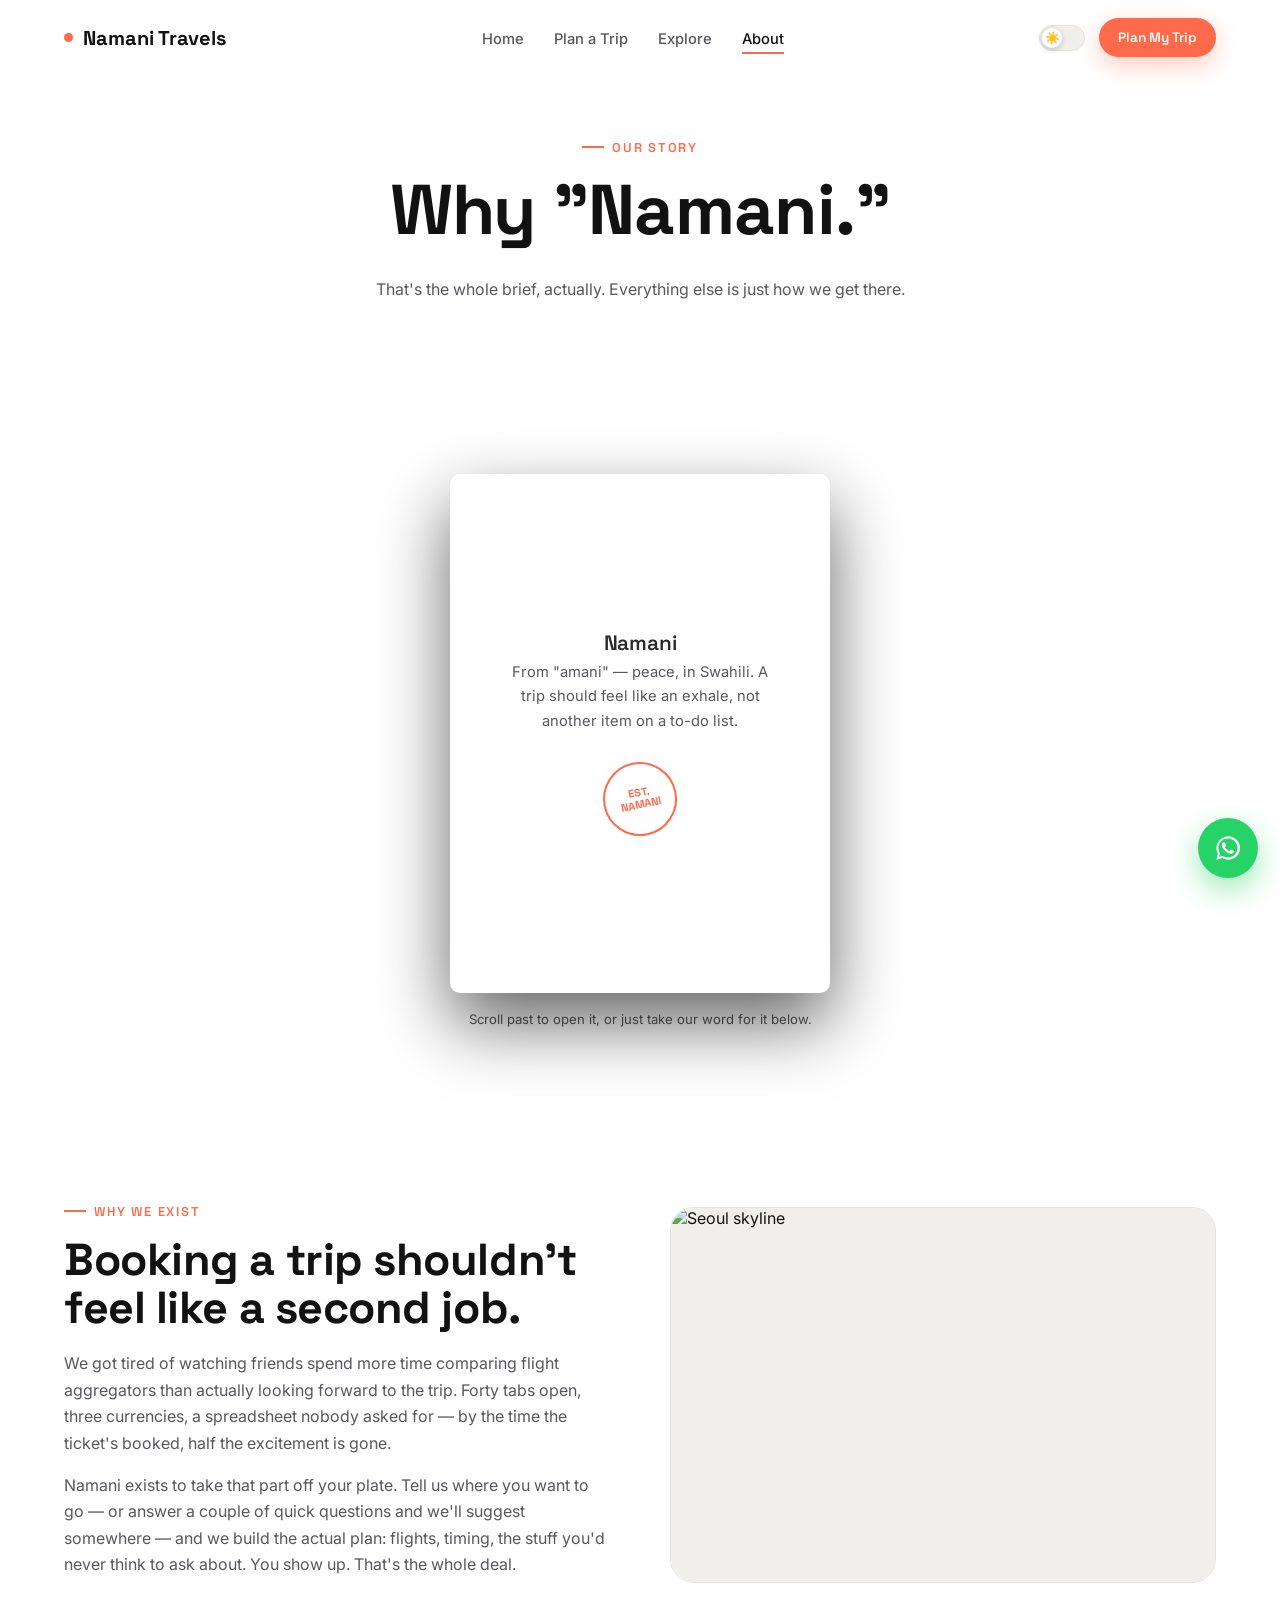
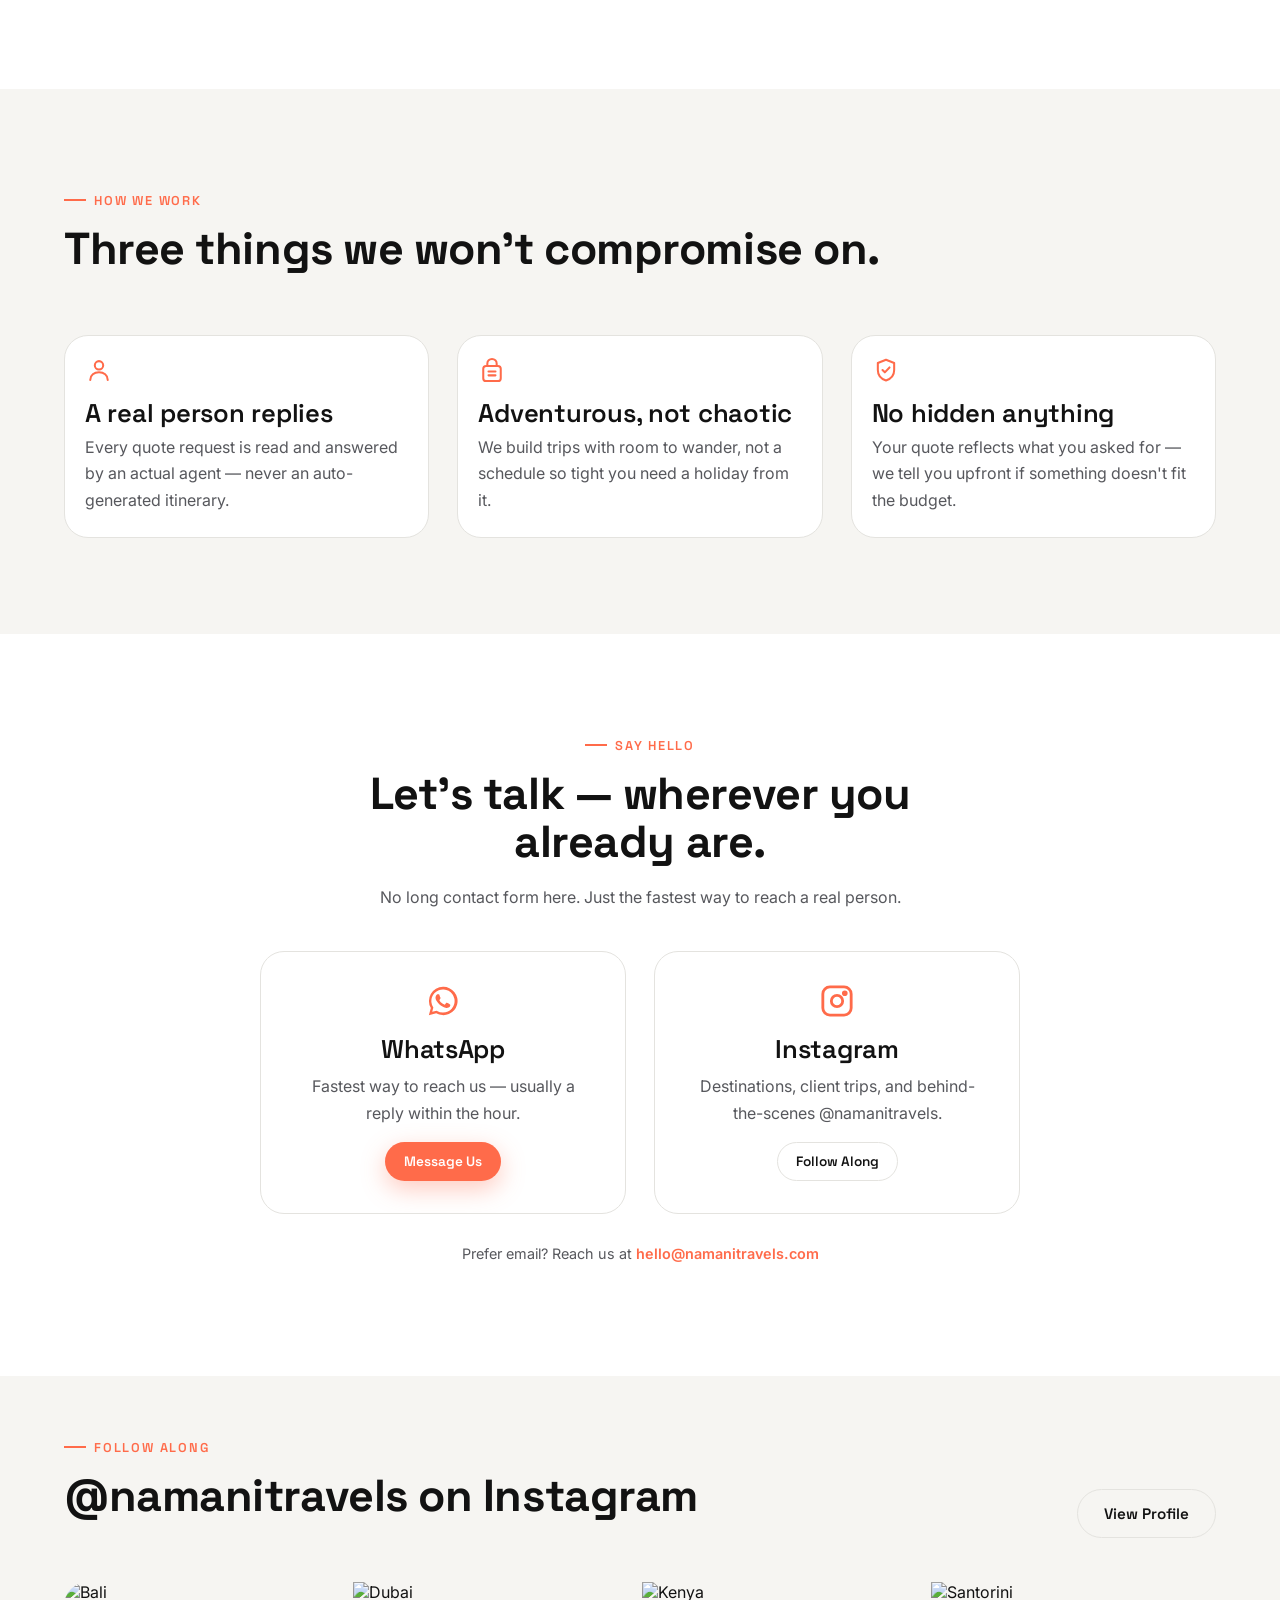
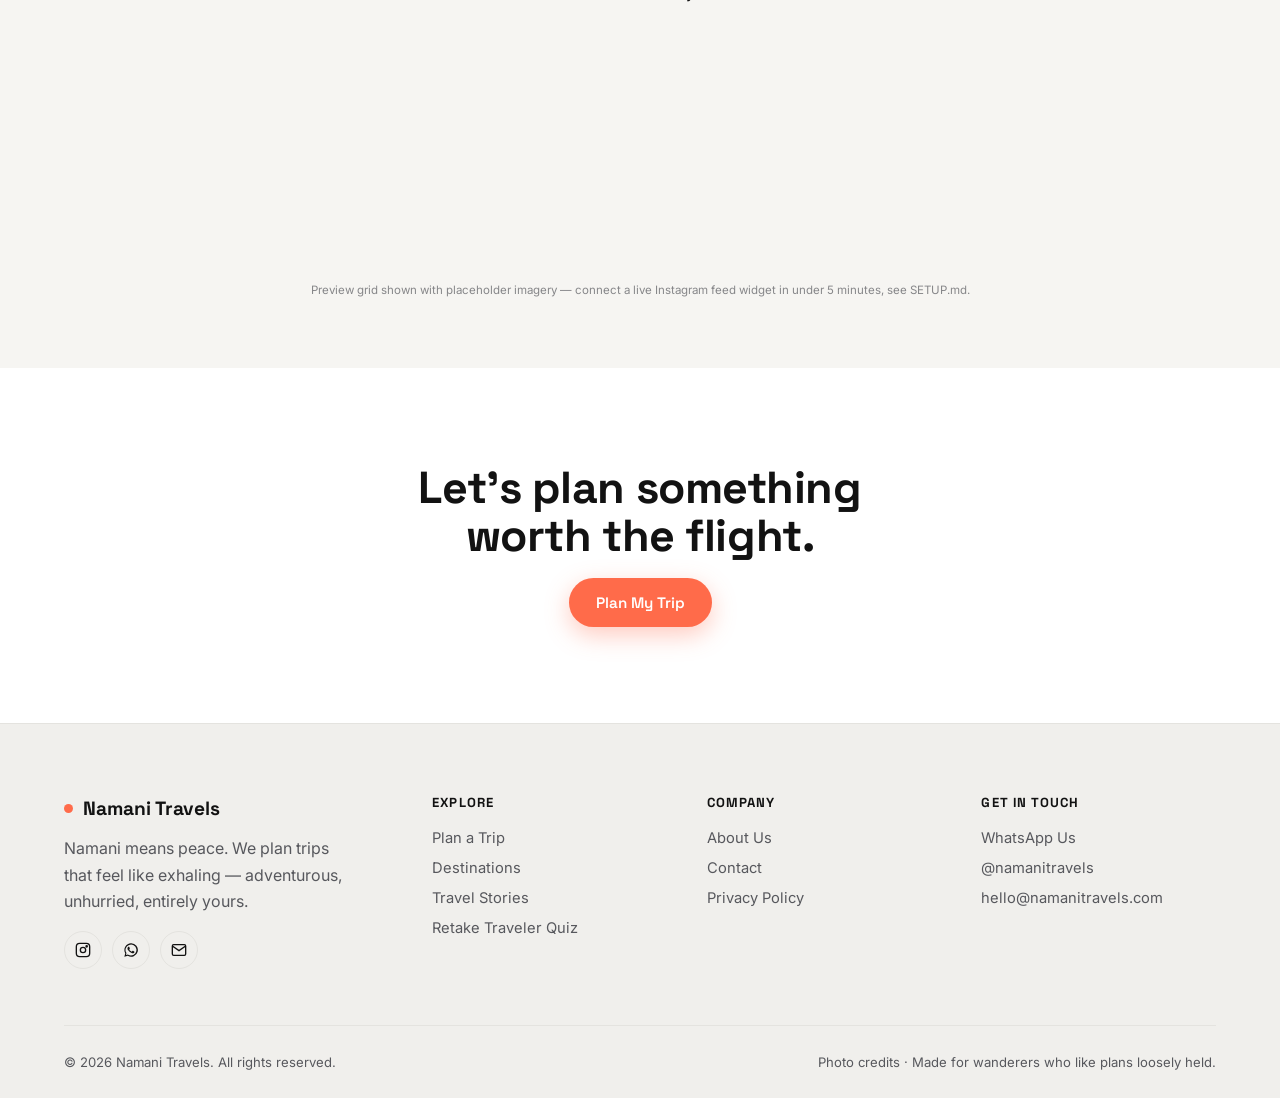
==== commit 979ddf37: "Major revision: consolidate to 5 pages, new quiz, fix search widget bugs Site plan feedback incorpor" ====
--- a/namani-travels/about.html
+++ b/namani-travels/about.html
@@ -3,8 +3,8 @@
 <head>
 <meta charset="UTF-8" />
 <meta name="viewport" content="width=device-width, initial-scale=1.0" />
-<title>About Us — Namani Travels</title>
-<meta name="description" content="Namani means peace. Here's why we started a travel agency built around that word." />
+<title>About &amp; Contact — Namani Travels</title>
+<meta name="description" content="Namani means peace. Here's why we started a travel agency built around that word — and how to reach us." />
 <link rel="stylesheet" href="assets/css/style.css" />
 </head>
 <body data-page="about">
@@ -16,7 +16,7 @@
       <div class="container">
         <div class="text-center" style="max-width:640px;margin:0 auto 20px;">
           <span class="eyebrow" style="justify-content:center;">Our story</span>
-          <h1>Namani means peace.</h1>
+          <h1>Why "Namani."</h1>
           <p>That's the whole brief, actually. Everything else is just how we get there.</p>
         </div>
       </div>
@@ -32,7 +32,10 @@
               <div class="passport__stamp">EST.<br/>NAMANI</div>
             </div>
             <div class="passport__cover">
-              <div class="emblem" data-icon="plane"></div>
+              <div class="emblem globe-loader">
+                <span class="globe-loader__globe"></span>
+                <span class="globe-loader__orbit" data-icon="plane"></span>
+              </div>
               <h2>Namani</h2>
               <span>Our Travel Document</span>
             </div>
@@ -49,7 +52,7 @@
             <span class="eyebrow">Why we exist</span>
             <h2>Booking a trip shouldn't feel like a second job.</h2>
             <p>We got tired of watching friends spend more time comparing flight aggregators than actually looking forward to the trip. Forty tabs open, three currencies, a spreadsheet nobody asked for — by the time the ticket's booked, half the excitement is gone.</p>
-            <p>Namani exists to take that part off your plate. Tell us the vibe — beach, city, wild, quiet — and we build the actual plan: flights, timing, the stuff you'd never think to ask about. You show up. That's the whole deal.</p>
+            <p>Namani exists to take that part off your plate. Tell us where you want to go — or answer a couple of quick questions and we'll suggest somewhere — and we build the actual plan: flights, timing, the stuff you'd never think to ask about. You show up. That's the whole deal.</p>
           </div>
           <div class="card">
             <div class="card__media" style="aspect-ratio:16/11;">
@@ -94,13 +97,58 @@
       </div>
     </section>
 
+    <section class="section" id="contact">
+      <div class="container">
+        <div class="text-center" style="max-width:560px;margin:0 auto 40px;">
+          <span class="eyebrow" style="justify-content:center;">Say hello</span>
+          <h2>Let's talk — wherever you already are.</h2>
+          <p>No long contact form here. Just the fastest way to reach a real person.</p>
+        </div>
+
+        <div class="grid grid-2 reveal-stagger" style="max-width:760px;margin:0 auto;">
+          <a href="#" id="contact-whatsapp" target="_blank" rel="noopener" class="card" style="padding:32px;text-align:center;">
+            <div class="contact-icon" data-icon="whatsapp"></div>
+            <h3 style="margin-top:14px;">WhatsApp</h3>
+            <p>Fastest way to reach us — usually a reply within the hour.</p>
+            <span class="btn btn-primary btn-sm">Message Us</span>
+          </a>
+          <a href="https://instagram.com/namanitravels" target="_blank" rel="noopener" class="card" style="padding:32px;text-align:center;">
+            <div class="contact-icon" data-icon="instagram"></div>
+            <h3 style="margin-top:14px;">Instagram</h3>
+            <p>Destinations, client trips, and behind-the-scenes @namanitravels.</p>
+            <span class="btn btn-outline btn-sm">Follow Along</span>
+          </a>
+        </div>
+
+        <p class="text-center" style="margin-top:28px;font-size:.9rem;">
+          Prefer email? Reach us at <a href="mailto:hello@namanitravels.com" style="color:var(--accent);font-weight:600;">hello@namanitravels.com</a>
+        </p>
+      </div>
+    </section>
+
+    <section class="section--tight section--alt">
+      <div class="container">
+        <div class="section-head reveal">
+          <div>
+            <span class="eyebrow">Follow along</span>
+            <h2>@namanitravels on Instagram</h2>
+          </div>
+          <a href="https://instagram.com/namanitravels" target="_blank" rel="noopener" class="btn btn-outline">View Profile</a>
+        </div>
+        <div class="instagram-embed reveal">
+          <a href="https://instagram.com/namanitravels" target="_blank" rel="noopener"><img src="https://upload.wikimedia.org/wikipedia/commons/thumb/b/b6/Bali%2C_rice_terraces_1.jpg/640px-Bali%2C_rice_terraces_1.jpg" alt="Bali" loading="lazy" /></a>
+          <a href="https://instagram.com/namanitravels" target="_blank" rel="noopener"><img src="https://upload.wikimedia.org/wikipedia/commons/thumb/4/46/Dubai_Skyline_mit_Burj_Khalifa_%28cropped%29.jpg/640px-Dubai_Skyline_mit_Burj_Khalifa_%28cropped%29.jpg" alt="Dubai" loading="lazy" /></a>
+          <a href="https://instagram.com/namanitravels" target="_blank" rel="noopener"><img src="https://upload.wikimedia.org/wikipedia/commons/thumb/5/57/Maasai_Mara_National_Reserve_Kenya.jpg/640px-Maasai_Mara_National_Reserve_Kenya.jpg" alt="Kenya" loading="lazy" /></a>
+          <a href="https://instagram.com/namanitravels" target="_blank" rel="noopener"><img src="https://upload.wikimedia.org/wikipedia/commons/thumb/6/6d/Panoramic_view_of_Oia%2C_Santorini_island_%28Thira%29%2C_Greece.jpg/640px-Panoramic_view_of_Oia%2C_Santorini_island_%28Thira%29%2C_Greece.jpg" alt="Santorini" loading="lazy" /></a>
+        </div>
+        <p class="credit-note text-center" style="margin-top:14px;">Preview grid shown with placeholder imagery — connect a live Instagram feed widget in under 5 minutes, see SETUP.md.</p>
+      </div>
+    </section>
+
     <section class="section text-center">
       <div class="container reveal" style="max-width:560px;">
-        <h2>Let's plan something that feels like peace.</h2>
-        <div style="display:flex;gap:14px;justify-content:center;flex-wrap:wrap;">
-          <a href="search.html" class="btn btn-primary">Plan My Trip</a>
-          <a href="quiz.html" class="btn btn-outline">Find My Travel Vibe</a>
-        </div>
+        <h2>Let's plan something worth the flight.</h2>
+        <a href="search.html" class="btn btn-primary">Plan My Trip</a>
       </div>
     </section>
   </main>
@@ -113,5 +161,10 @@
   <script src="assets/js/destinations.js"></script>
   <script src="assets/js/common.js"></script>
   <script src="assets/js/animations.js"></script>
+  <script>
+    document.addEventListener('DOMContentLoaded', () => {
+      document.getElementById('contact-whatsapp').href = buildWhatsAppLink();
+    });
+  </script>
 </body>
 </html>
--- a/namani-travels/assets/css/style.css
+++ b/namani-travels/assets/css/style.css
@@ -18,6 +18,7 @@
   --vibe-city: #5B6EE1;
   --vibe-adventure: #FF6B4A;
   --vibe-culture: #C99A3E;
+  --vibe-corporate: #55606E;
 
   --bg: #FFFFFF;
   --bg-alt: #F6F5F2;
@@ -242,6 +243,7 @@
 .badge--city { background: var(--vibe-city); }
 .badge--adventure { background: var(--vibe-adventure); }
 .badge--culture { background: var(--vibe-culture); }
+.badge--corporate { background: var(--vibe-corporate); }
 
 /* ---------- Cards ---------- */
 .card {
@@ -293,37 +295,36 @@
 .hero__stats div strong { display: block; font-family: var(--font-display); font-size: 1.6rem; color: #fff; }
 .hero__stats div span { font-size: 0.82rem; color: rgba(255,255,255,0.7); }
 
-/* Flying plane */
-.plane-layer {
-  position: absolute; inset: 0; z-index: 0; pointer-events: none; overflow: hidden;
-}
-.plane {
-  position: absolute; top: 18%; left: -8%; width: 2.4rem; height: 2.4rem; color: #fff;
-  filter: drop-shadow(0 6px 10px rgba(0,0,0,0.35));
-  animation: fly-across 16s linear infinite;
-  transform: rotate(8deg);
-}
-.plane.plane--2 { top: 55%; width: 1.5rem; height: 1.5rem; animation-duration: 22s; animation-delay: -8s; opacity: .75; }
-@keyframes fly-across {
-  0%   { left: -8%; top: 14%; transform: rotate(6deg) scale(1); }
-  45%  { top: 28%; transform: rotate(10deg) scale(1.05); }
-  50%  { left: 55%; }
-  100% { left: 112%; top: 8%; transform: rotate(4deg) scale(0.95); }
-}
-.plane-trail {
-  position: absolute; top: 24%; left: 0; width: 100%; height: 120px;
-  stroke: rgba(255,255,255,0.35); fill: none; stroke-width: 2; stroke-dasharray: 6 10;
-}
-
-@media (max-width: 720px) {
-  .plane { display: none; }
-}
+/* ---------- Globe loader (real loading moments: passport emblem, quote submit) ---------- */
+.globe-loader {
+  --gl-size: 56px;
+  position: relative; width: var(--gl-size); height: var(--gl-size); flex: none;
+}
+.globe-loader--sm { --gl-size: 30px; }
+.globe-loader__globe {
+  width: 100%; height: 100%; border-radius: 50%; border: 2px solid currentColor;
+  position: relative; overflow: hidden;
+}
+.globe-loader__globe::before,
+.globe-loader__globe::after {
+  content: ''; position: absolute; inset: 0; margin: auto; border: 1px solid currentColor; opacity: .45; border-radius: 50%;
+}
+.globe-loader__globe::before { width: 52%; height: 100%; }
+.globe-loader__globe::after { width: 100%; height: 38%; }
+.globe-loader__orbit {
+  position: absolute; inset: -7px; animation: globe-spin 2.2s linear infinite;
+}
+.globe-loader__orbit .icon-svg {
+  position: absolute; top: -1px; left: 50%; width: 38%; height: 38%; transform: translateX(-50%) rotate(90deg);
+}
+@keyframes globe-spin { to { transform: rotate(360deg); } }
+@media (prefers-reduced-motion: reduce) { .globe-loader__orbit { animation-duration: 8s; } }
 
 /* ---------- Search Widget ---------- */
 .search-widget {
   position: relative; z-index: 2;
   background: var(--surface); border-radius: var(--radius-lg); box-shadow: var(--shadow-lg);
-  border: 1px solid var(--border); padding: 8px; margin-top: 40px;
+  border: 1px solid var(--border); padding: 10px; margin-top: 40px;
 }
 .search-widget__tabs { display: flex; gap: 4px; padding: 8px 8px 4px; }
 .trip-tab {
@@ -333,14 +334,16 @@
 }
 .trip-tab.is-active { background: var(--accent); color: #fff; }
 
-.search-widget__fields {
-  display: grid; grid-template-columns: 1.3fr 1.3fr 1.1fr 1fr auto; gap: 2px;
-  background: var(--border); border-radius: var(--radius-md); overflow: visible;
-}
+.search-widget__row {
+  display: flex; flex-wrap: wrap; gap: 2px; background: var(--border); border-radius: var(--radius-md);
+  overflow: visible; margin: 6px 0 0;
+}
+.search-widget__row:first-of-type { margin-top: 8px; }
 .search-field {
-  background: var(--surface); padding: 14px 18px; position: relative; cursor: pointer;
-}
-.search-field:first-child { border-top-left-radius: var(--radius-md); border-bottom-left-radius: var(--radius-md); }
+  background: var(--surface); padding: 14px 18px; position: relative; cursor: pointer; flex: 1 1 180px;
+}
+.search-widget__row .search-field:first-child { border-radius: var(--radius-md) 0 0 var(--radius-md); }
+.search-widget__row .search-field:last-child { border-radius: 0 var(--radius-md) var(--radius-md) 0; }
 .search-field label { display: block; font-size: 0.7rem; text-transform: uppercase; letter-spacing: .06em; color: var(--text-muted); font-weight: 600; margin-bottom: 4px; }
 .search-field input, .search-field select {
   width: 100%; border: none; background: transparent; font-family: var(--font-body);
@@ -348,7 +351,8 @@
 }
 .search-field input::placeholder { color: var(--text-muted); font-weight: 500; }
 .search-field--swap {
-  display: flex; align-items: center; justify-content: center; cursor: pointer; flex: none; width: 34px;
+  display: flex; align-items: center; justify-content: center; cursor: pointer; flex: 0 0 auto; width: 56px;
+  background: var(--surface);
 }
 .field-swap-btn {
   width: 34px; height: 34px; border-radius: 50%; border: 1px solid var(--border); background: var(--surface);
@@ -357,11 +361,11 @@
 }
 .field-swap-btn:hover { color: var(--accent); transform: rotate(180deg); }
 
-.search-widget__submit { padding: 8px; }
-.search-widget__submit .btn { width: 100%; height: 100%; padding: 18px 28px; }
+.search-widget__submit { padding: 10px 8px 4px; }
+.search-widget__submit .btn { width: 100%; padding: 18px 28px; }
 
 .autocomplete-list {
-  position: absolute; top: calc(100% + 8px); left: 0; width: 320px; max-height: 320px; overflow-y: auto;
+  position: absolute; top: calc(100% + 8px); left: 0; width: 320px; max-width: 90vw; max-height: 320px; overflow-y: auto;
   background: var(--surface); border: 1px solid var(--border); border-radius: var(--radius-md);
   box-shadow: var(--shadow-lg); z-index: 50; padding: 6px; display: none;
 }
@@ -373,7 +377,7 @@
 .autocomplete-item .code { font-family: var(--font-display); font-weight: 700; color: var(--accent); font-size: 0.85rem; }
 
 .pax-popover {
-  position: absolute; top: calc(100% + 8px); right: 0; width: 280px;
+  position: absolute; top: calc(100% + 8px); right: 0; width: 280px; max-width: 90vw;
   background: var(--surface); border: 1px solid var(--border); border-radius: var(--radius-md);
   box-shadow: var(--shadow-lg); z-index: 50; padding: 16px; display: none;
 }
@@ -390,8 +394,20 @@
 .pax-btn:hover { border-color: var(--accent); color: var(--accent); }
 .pax-btn:disabled { opacity: .35; cursor: not-allowed; }
 
+/* Cabin class — always-visible segmented control (was a hidden native <select>) */
+.class-picker { padding: 14px 18px; background: var(--surface); border-radius: 0 0 var(--radius-md) var(--radius-md); }
+.class-picker label { display: block; font-size: 0.7rem; text-transform: uppercase; letter-spacing: .06em; color: var(--text-muted); font-weight: 600; margin-bottom: 8px; }
+.segmented { display: flex; flex-wrap: wrap; gap: 8px; }
+.segmented__btn {
+  flex: 1 1 auto; padding: 10px 14px; border-radius: var(--radius-pill); border: 1.5px solid var(--border);
+  background: var(--surface-alt); color: var(--text); font-weight: 600; font-size: 0.86rem; cursor: pointer;
+  transition: all .2s ease; white-space: nowrap;
+}
+.segmented__btn:hover { border-color: var(--accent); }
+.segmented__btn.is-active { background: var(--text); color: var(--bg); border-color: var(--text); }
+
 .advanced-toggle {
-  display: flex; align-items: center; gap: 8px; padding: 12px 18px; font-size: 0.86rem; font-weight: 600;
+  display: flex; align-items: center; gap: 8px; padding: 14px 18px; font-size: 0.86rem; font-weight: 600;
   color: var(--text-muted); cursor: pointer; user-select: none;
 }
 .advanced-toggle:hover { color: var(--text); }
@@ -401,23 +417,28 @@
   max-height: 0; overflow: hidden; transition: max-height .4s var(--ease), padding .4s var(--ease);
   padding: 0 18px;
 }
-.advanced-panel.is-open { max-height: 220px; padding: 4px 18px 18px; }
-.advanced-panel__row { display: flex; gap: 24px; flex-wrap: wrap; }
+.advanced-panel.is-open { max-height: 420px; padding: 4px 18px 18px; }
+.advanced-panel__row { display: flex; gap: 12px; flex-wrap: wrap; }
+.advanced-panel__special { margin-top: 18px; padding-top: 18px; border-top: 1px dashed var(--border); }
+.advanced-panel__special strong { display: block; font-size: 0.86rem; margin-bottom: 10px; }
+.advanced-panel__hint { font-size: 0.78rem; color: var(--text-muted); margin: 4px 0 0; }
 .check-pill {
-  display: flex; align-items: center; gap: 8px; font-size: 0.88rem; color: var(--text);
+  display: flex; align-items: center; gap: 8px; font-size: 0.86rem; color: var(--text);
   background: var(--surface-alt); padding: 10px 16px; border-radius: var(--radius-pill); cursor: pointer;
   border: 1px solid var(--border);
 }
 .check-pill input { accent-color: var(--accent); }
 
-@media (max-width: 980px) {
-  .search-widget__fields { grid-template-columns: 1fr 1fr; }
-  .search-widget__submit { grid-column: span 2; }
-  .search-field--swap { display: none; }
-}
-@media (max-width: 560px) {
-  .search-widget__fields { grid-template-columns: 1fr; }
-  .search-widget__submit { grid-column: span 1; }
+@media (max-width: 700px) {
+  .search-widget__row { flex-direction: column; }
+  .search-widget__row .search-field:first-child,
+  .search-widget__row .search-field:last-child { border-radius: var(--radius-sm); }
+  .search-field--swap { width: 100%; padding: 6px 0; }
+  .field-swap-btn { transform: rotate(90deg); }
+  .field-swap-btn:hover { transform: rotate(270deg); }
+  .segmented__btn { flex: 1 1 40%; }
+}
+@media (max-width: 480px) {
   .pax-popover, .autocomplete-list { width: 100%; left: 0; right: 0; }
 }
 
@@ -482,11 +503,7 @@
   transform-origin: left center; transition: transform 1.1s var(--ease);
   backface-visibility: hidden;
 }
-.passport__cover .emblem {
-  width: 58px; height: 58px; border: 2px solid #e7d9a8; border-radius: 50%;
-  display: flex; align-items: center; justify-content: center; margin-bottom: 18px; color: #e7d9a8;
-}
-.passport__cover .emblem .icon-svg { width: 26px; height: 26px; }
+.passport__cover .emblem { --gl-size: 58px; margin-bottom: 18px; color: #e7d9a8; }
 .passport__cover h2 { color: #efe4bf; font-size: 1.4rem; letter-spacing: .08em; text-transform: uppercase; }
 .passport__cover span { font-size: .72rem; letter-spacing: .2em; text-transform: uppercase; opacity: .75; }
 .passport__inside {
@@ -560,6 +577,32 @@
 .quiz-option strong { display: block; font-family: var(--font-display); font-size: 1rem; margin-bottom: 4px; }
 .quiz-option span { font-size: .82rem; color: var(--text-muted); }
 .quiz-nav { display: flex; justify-content: space-between; margin-top: 32px; }
+
+/* ---------- Persona gate (skippable homepage onboarding overlay) ---------- */
+.persona-gate {
+  position: fixed; inset: 0; z-index: 1900; display: flex; align-items: center; justify-content: center;
+  background: rgba(10,10,10,.72); backdrop-filter: blur(6px); -webkit-backdrop-filter: blur(6px);
+  padding: 24px; transition: opacity .5s ease, visibility .5s ease;
+}
+.persona-gate.is-hidden { opacity: 0; visibility: hidden; pointer-events: none; }
+.persona-gate .quiz-shell { max-width: 620px; width: 100%; max-height: 88vh; overflow-y: auto; animation: persona-in .5s var(--ease); }
+@keyframes persona-in { from { opacity: 0; transform: translateY(18px) scale(.98); } to { opacity: 1; transform: translateY(0) scale(1); } }
+.persona-gate__skip {
+  position: absolute; top: 18px; right: 18px; background: none; border: none; color: var(--text-muted);
+  font-size: .82rem; font-weight: 600; cursor: pointer; padding: 8px 10px;
+}
+.persona-gate__skip:hover { color: var(--text); }
+.persona-gate__type-options { display: grid; grid-template-columns: 1fr 1fr; gap: 14px; margin-top: 28px; }
+@media (max-width: 560px) { .persona-gate__type-options { grid-template-columns: 1fr; } }
+
+/* Homepage personalization banner shown after the gate is completed */
+.persona-banner {
+  display: flex; align-items: center; justify-content: space-between; gap: 20px; flex-wrap: wrap;
+  background: var(--surface-alt); border: 1px solid var(--border); border-radius: var(--radius-lg);
+  padding: 20px 26px; margin-bottom: 32px;
+}
+.persona-banner[hidden] { display: none; }
+.persona-banner p { margin: 0; }
 
 /* ---------- Footer ---------- */
 .footer { background: var(--surface-alt); border-top: 1px solid var(--border); padding: 72px 0 28px; }
@@ -600,7 +643,6 @@
 .trust-icon .icon-svg { width: 32px; height: 32px; color: var(--accent); }
 .quiz-option .icon .icon-svg { width: 30px; height: 30px; color: var(--accent); }
 .value-icon .icon-svg { width: 28px; height: 28px; color: var(--accent); }
-.plane .icon-svg, .plane .icon-svg svg { width: 100%; height: 100%; }
 .contact-icon .icon-svg { width: 34px; height: 34px; color: var(--accent); }
 
 /* ---------- Misc ---------- */
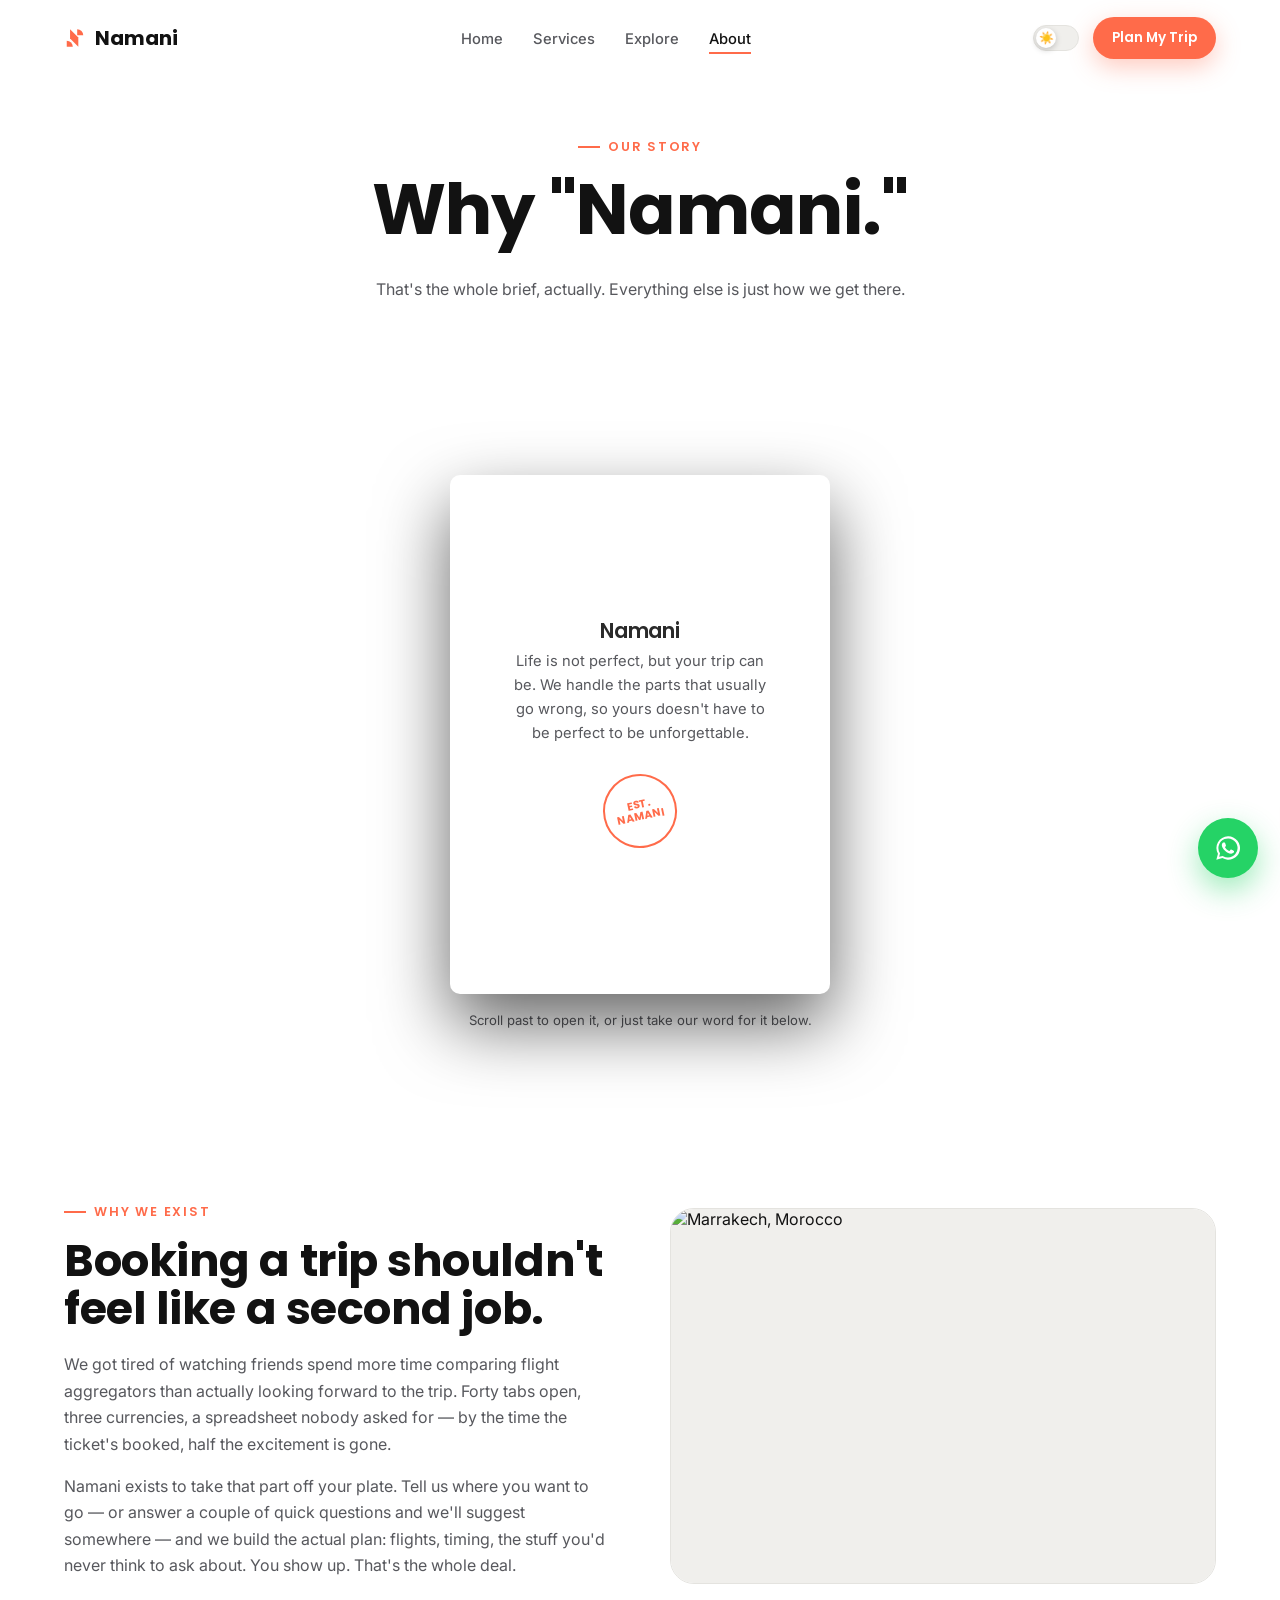
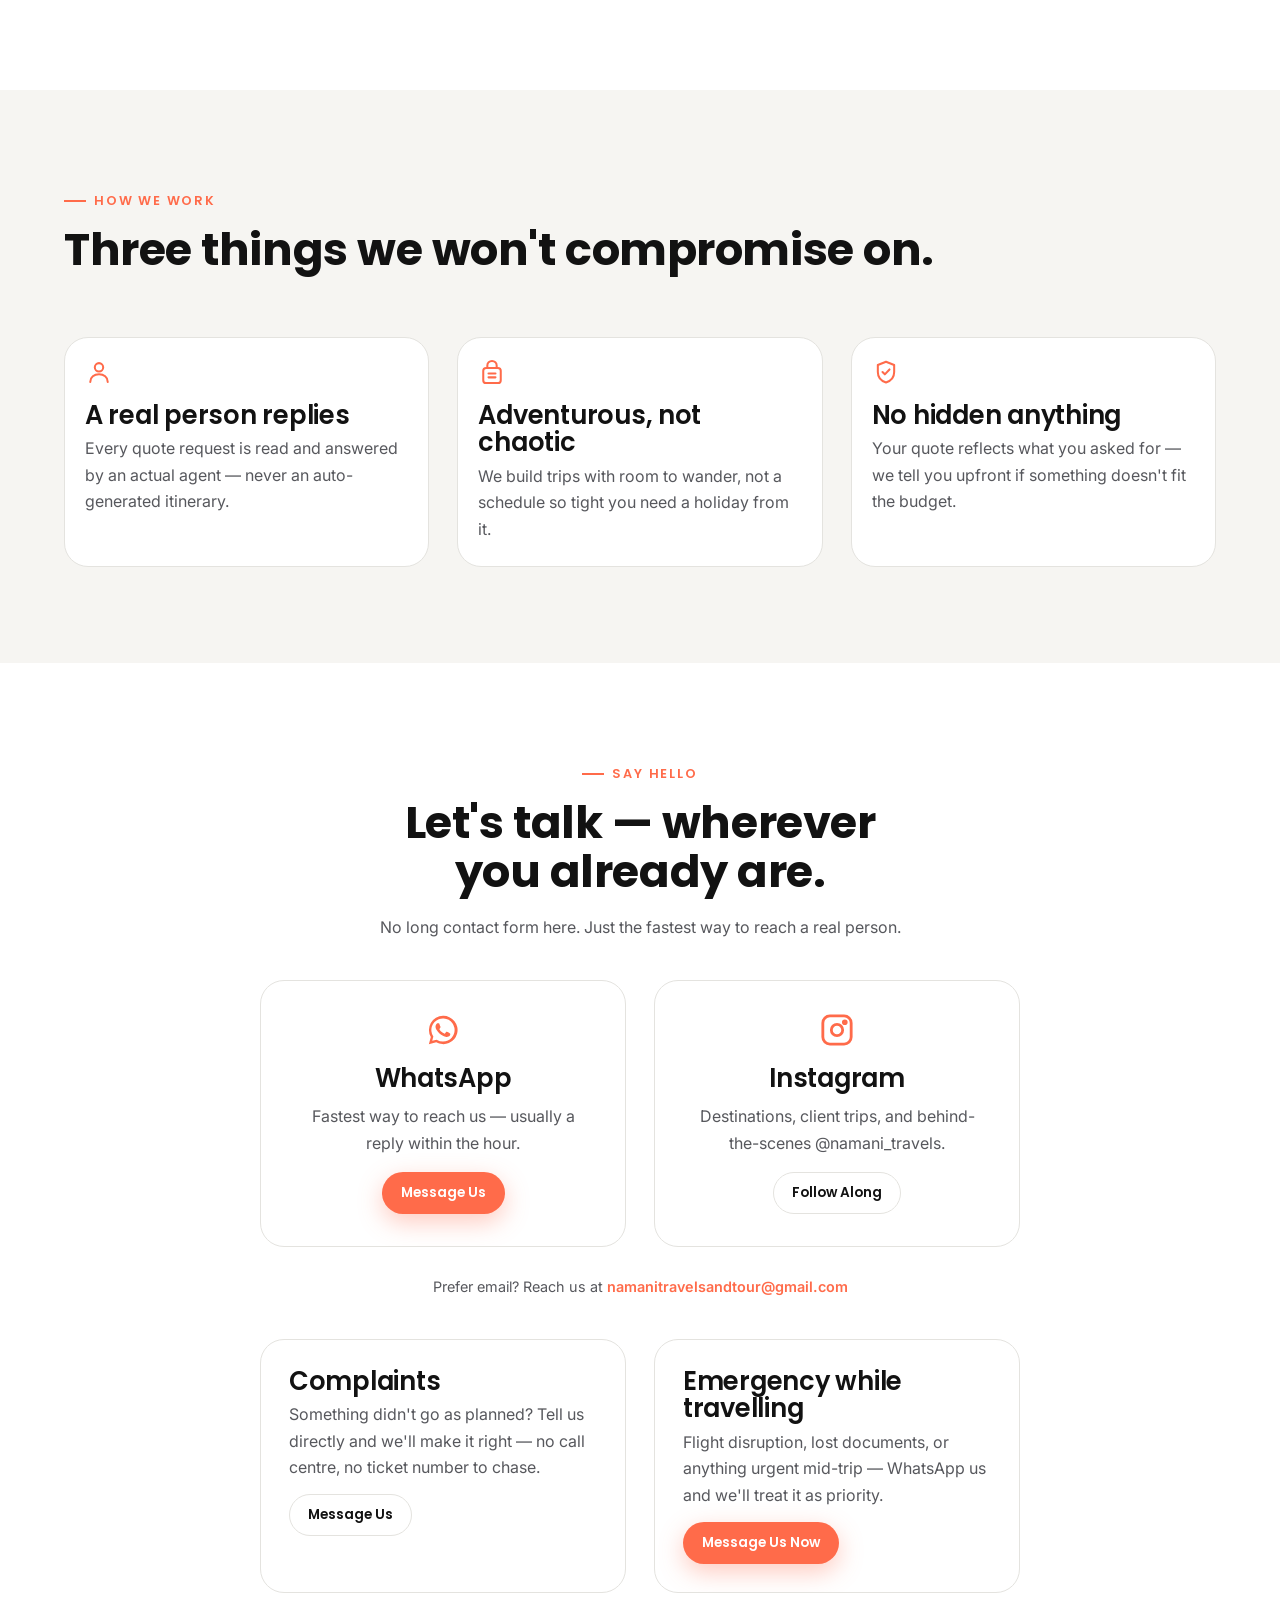
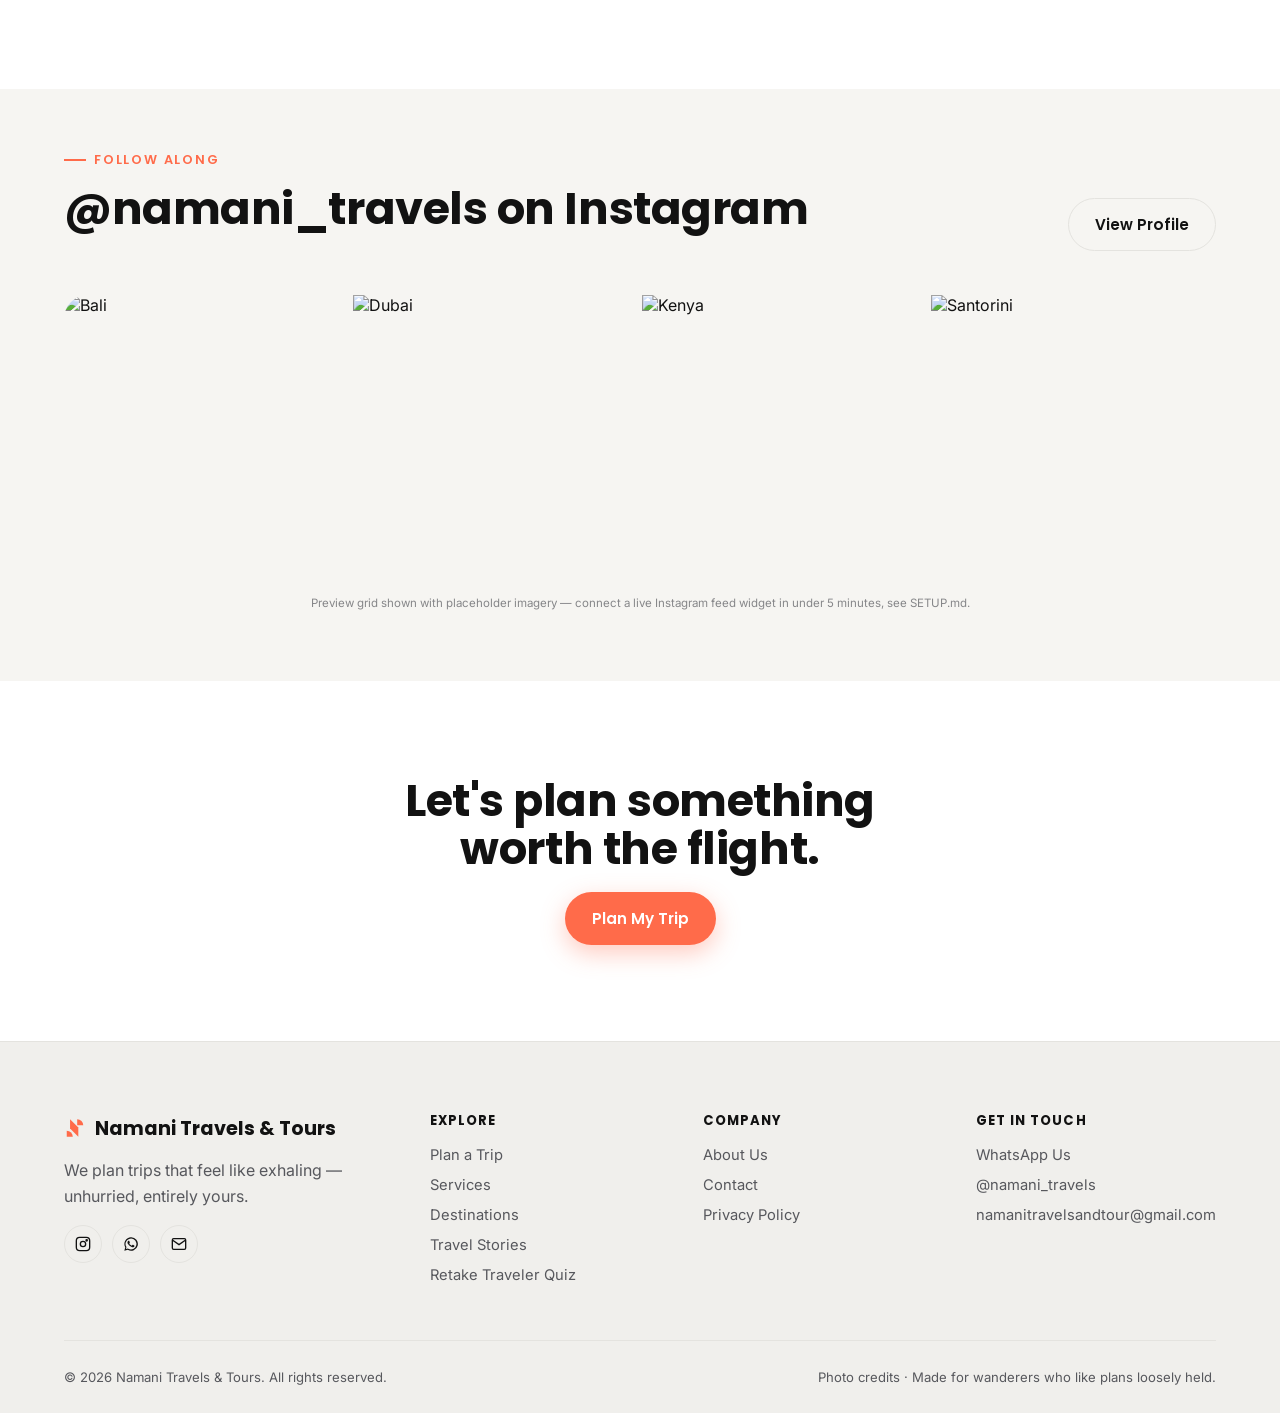
==== commit a370e07b: "Rebrand to Namani Travels & Tours, add Services page, expand destinations to 5 categories - Recreate" ====
--- a/namani-travels/about.html
+++ b/namani-travels/about.html
@@ -3,8 +3,8 @@
 <head>
 <meta charset="UTF-8" />
 <meta name="viewport" content="width=device-width, initial-scale=1.0" />
-<title>About &amp; Contact — Namani Travels</title>
-<meta name="description" content="Namani means peace. Here's why we started a travel agency built around that word — and how to reach us." />
+<title>About &amp; Contact — Namani Travels &amp; Tours</title>
+<meta name="description" content="Life is not perfect, but your trip can be. Here's our story — and how to reach us." />
 <link rel="stylesheet" href="assets/css/style.css" />
 </head>
 <body data-page="about">
@@ -28,14 +28,11 @@
           <div class="passport">
             <div class="passport__inside">
               <h3>Namani</h3>
-              <p>From "amani" — peace, in Swahili. A trip should feel like an exhale, not another item on a to-do list.</p>
+              <p>Life is not perfect, but your trip can be. We handle the parts that usually go wrong, so yours doesn't have to be perfect to be unforgettable.</p>
               <div class="passport__stamp">EST.<br/>NAMANI</div>
             </div>
             <div class="passport__cover">
-              <div class="emblem globe-loader">
-                <span class="globe-loader__globe"></span>
-                <span class="globe-loader__orbit" data-icon="plane"></span>
-              </div>
+              <div class="emblem" data-icon="namaniMark"></div>
               <h2>Namani</h2>
               <span>Our Travel Document</span>
             </div>
@@ -56,7 +53,7 @@
           </div>
           <div class="card">
             <div class="card__media" style="aspect-ratio:16/11;">
-              <img src="https://upload.wikimedia.org/wikipedia/commons/thumb/b/bb/Skyline_view_from_Seoul_City_%28South_Korea%29.jpg/960px-Skyline_view_from_Seoul_City_%28South_Korea%29.jpg" alt="Seoul skyline" loading="lazy" />
+              <img src="https://upload.wikimedia.org/wikipedia/commons/thumb/7/7f/Maroc_Marrakech_Jemaa-el-Fna_Luc_Viatour.JPG/960px-Maroc_Marrakech_Jemaa-el-Fna_Luc_Viatour.JPG" alt="Marrakech, Morocco" loading="lazy" />
             </div>
           </div>
         </div>
@@ -112,17 +109,30 @@
             <p>Fastest way to reach us — usually a reply within the hour.</p>
             <span class="btn btn-primary btn-sm">Message Us</span>
           </a>
-          <a href="https://instagram.com/namanitravels" target="_blank" rel="noopener" class="card" style="padding:32px;text-align:center;">
+          <a href="https://instagram.com/namani_travels" target="_blank" rel="noopener" class="card" style="padding:32px;text-align:center;">
             <div class="contact-icon" data-icon="instagram"></div>
             <h3 style="margin-top:14px;">Instagram</h3>
-            <p>Destinations, client trips, and behind-the-scenes @namanitravels.</p>
+            <p>Destinations, client trips, and behind-the-scenes @namani_travels.</p>
             <span class="btn btn-outline btn-sm">Follow Along</span>
           </a>
         </div>
 
         <p class="text-center" style="margin-top:28px;font-size:.9rem;">
-          Prefer email? Reach us at <a href="mailto:hello@namanitravels.com" style="color:var(--accent);font-weight:600;">hello@namanitravels.com</a>
+          Prefer email? Reach us at <a href="mailto:namanitravelsandtour@gmail.com" style="color:var(--accent);font-weight:600;">namanitravelsandtour@gmail.com</a>
         </p>
+
+        <div class="grid grid-2 reveal-stagger" style="max-width:760px;margin:40px auto 0;">
+          <div class="card" style="padding:28px;">
+            <h3 style="margin-bottom:6px;">Complaints</h3>
+            <p style="margin:0;">Something didn't go as planned? Tell us directly and we'll make it right — no call centre, no ticket number to chase.</p>
+            <a href="#" id="contact-complaint" target="_blank" rel="noopener" class="btn btn-outline btn-sm" style="margin-top:14px;">Message Us</a>
+          </div>
+          <div class="card" style="padding:28px;">
+            <h3 style="margin-bottom:6px;">Emergency while travelling</h3>
+            <p style="margin:0;">Flight disruption, lost documents, or anything urgent mid-trip — WhatsApp us and we'll treat it as priority.</p>
+            <a href="#" id="contact-emergency" target="_blank" rel="noopener" class="btn btn-primary btn-sm" style="margin-top:14px;">Message Us Now</a>
+          </div>
+        </div>
       </div>
     </section>
 
@@ -131,15 +141,15 @@
         <div class="section-head reveal">
           <div>
             <span class="eyebrow">Follow along</span>
-            <h2>@namanitravels on Instagram</h2>
+            <h2>@namani_travels on Instagram</h2>
           </div>
-          <a href="https://instagram.com/namanitravels" target="_blank" rel="noopener" class="btn btn-outline">View Profile</a>
+          <a href="https://instagram.com/namani_travels" target="_blank" rel="noopener" class="btn btn-outline">View Profile</a>
         </div>
         <div class="instagram-embed reveal">
-          <a href="https://instagram.com/namanitravels" target="_blank" rel="noopener"><img src="https://upload.wikimedia.org/wikipedia/commons/thumb/b/b6/Bali%2C_rice_terraces_1.jpg/640px-Bali%2C_rice_terraces_1.jpg" alt="Bali" loading="lazy" /></a>
-          <a href="https://instagram.com/namanitravels" target="_blank" rel="noopener"><img src="https://upload.wikimedia.org/wikipedia/commons/thumb/4/46/Dubai_Skyline_mit_Burj_Khalifa_%28cropped%29.jpg/640px-Dubai_Skyline_mit_Burj_Khalifa_%28cropped%29.jpg" alt="Dubai" loading="lazy" /></a>
-          <a href="https://instagram.com/namanitravels" target="_blank" rel="noopener"><img src="https://upload.wikimedia.org/wikipedia/commons/thumb/5/57/Maasai_Mara_National_Reserve_Kenya.jpg/640px-Maasai_Mara_National_Reserve_Kenya.jpg" alt="Kenya" loading="lazy" /></a>
-          <a href="https://instagram.com/namanitravels" target="_blank" rel="noopener"><img src="https://upload.wikimedia.org/wikipedia/commons/thumb/6/6d/Panoramic_view_of_Oia%2C_Santorini_island_%28Thira%29%2C_Greece.jpg/640px-Panoramic_view_of_Oia%2C_Santorini_island_%28Thira%29%2C_Greece.jpg" alt="Santorini" loading="lazy" /></a>
+          <a href="https://instagram.com/namani_travels" target="_blank" rel="noopener"><img src="https://upload.wikimedia.org/wikipedia/commons/thumb/b/b6/Bali%2C_rice_terraces_1.jpg/640px-Bali%2C_rice_terraces_1.jpg" alt="Bali" loading="lazy" /></a>
+          <a href="https://instagram.com/namani_travels" target="_blank" rel="noopener"><img src="https://upload.wikimedia.org/wikipedia/commons/thumb/4/46/Dubai_Skyline_mit_Burj_Khalifa_%28cropped%29.jpg/640px-Dubai_Skyline_mit_Burj_Khalifa_%28cropped%29.jpg" alt="Dubai" loading="lazy" /></a>
+          <a href="https://instagram.com/namani_travels" target="_blank" rel="noopener"><img src="https://upload.wikimedia.org/wikipedia/commons/thumb/5/57/Maasai_Mara_National_Reserve_Kenya.jpg/640px-Maasai_Mara_National_Reserve_Kenya.jpg" alt="Kenya" loading="lazy" /></a>
+          <a href="https://instagram.com/namani_travels" target="_blank" rel="noopener"><img src="https://upload.wikimedia.org/wikipedia/commons/thumb/6/6d/Panoramic_view_of_Oia%2C_Santorini_island_%28Thira%29%2C_Greece.jpg/640px-Panoramic_view_of_Oia%2C_Santorini_island_%28Thira%29%2C_Greece.jpg" alt="Santorini" loading="lazy" /></a>
         </div>
         <p class="credit-note text-center" style="margin-top:14px;">Preview grid shown with placeholder imagery — connect a live Instagram feed widget in under 5 minutes, see SETUP.md.</p>
       </div>
@@ -148,7 +158,7 @@
     <section class="section text-center">
       <div class="container reveal" style="max-width:560px;">
         <h2>Let's plan something worth the flight.</h2>
-        <a href="search.html" class="btn btn-primary">Plan My Trip</a>
+        <a href="index.html#plan-trip" class="btn btn-primary">Plan My Trip</a>
       </div>
     </section>
   </main>
@@ -164,6 +174,8 @@
   <script>
     document.addEventListener('DOMContentLoaded', () => {
       document.getElementById('contact-whatsapp').href = buildWhatsAppLink();
+      document.getElementById('contact-complaint').href = buildWhatsAppLink("Hi Namani Travels & Tours, I'd like to raise a complaint about a recent trip.");
+      document.getElementById('contact-emergency').href = buildWhatsAppLink("Hi Namani Travels & Tours, this is an emergency — I need urgent help with my trip.");
     });
   </script>
 </body>
--- a/namani-travels/assets/css/style.css
+++ b/namani-travels/assets/css/style.css
@@ -4,10 +4,10 @@
    Vibe tags use muted tonal colors so the accent stays dominant.
    ============================================================ */
 
-@import url('https://fonts.googleapis.com/css2?family=Space+Grotesk:wght@500;600;700&family=Inter:wght@400;500;600;700&display=swap');
+@import url('https://fonts.googleapis.com/css2?family=Poppins:wght@500;600;700&family=Inter:wght@400;500;600;700&display=swap');
 
 :root {
-  --font-display: 'Space Grotesk', 'Segoe UI', system-ui, sans-serif;
+  --font-display: 'Poppins', 'Segoe UI', system-ui, sans-serif;
   --font-body: 'Inter', 'Segoe UI', system-ui, sans-serif;
 
   --accent: #FF6B4A;
@@ -17,6 +17,7 @@
   --vibe-beach: #2AA9A0;
   --vibe-city: #5B6EE1;
   --vibe-adventure: #FF6B4A;
+  --vibe-honeymoon: #C4586E;
   --vibe-culture: #C99A3E;
   --vibe-corporate: #55606E;
 
@@ -177,8 +178,8 @@
 }
 .nav.is-scrolled { border-bottom-color: var(--border); }
 .nav__inner { width: 100%; display: flex; align-items: center; justify-content: space-between; gap: 20px; }
-.nav__logo { display: flex; align-items: center; gap: 10px; font-family: var(--font-display); font-weight: 700; font-size: 1.25rem; }
-.nav__logo .dot { width: 9px; height: 9px; border-radius: 50%; background: var(--accent); }
+.nav__logo { display: flex; align-items: center; gap: 9px; font-family: var(--font-display); font-weight: 700; font-size: 1.25rem; }
+.nav__logo .icon-svg.nav__logo-mark { width: 22px; height: 22px; color: var(--accent); }
 .nav__links { display: flex; align-items: center; gap: 30px; list-style: none; margin: 0; padding: 0; }
 .nav__links a {
   font-size: 0.92rem; font-weight: 500; color: var(--text-muted);
@@ -242,6 +243,7 @@
 .badge--beach { background: var(--vibe-beach); }
 .badge--city { background: var(--vibe-city); }
 .badge--adventure { background: var(--vibe-adventure); }
+.badge--honeymoon { background: var(--vibe-honeymoon); }
 .badge--culture { background: var(--vibe-culture); }
 .badge--corporate { background: var(--vibe-corporate); }
 
@@ -255,6 +257,8 @@
 .card__media img { width: 100%; height: 100%; object-fit: cover; transition: transform 0.6s var(--ease); }
 .card:hover .card__media img { transform: scale(1.08); }
 .card__badge { position: absolute; top: 14px; left: 14px; z-index: 2; }
+.card__badge-stack { position: absolute; top: 14px; left: 14px; z-index: 2; display: flex; flex-direction: column; gap: 6px; align-items: flex-start; }
+.card__badge-stack .card__badge { position: static; }
 .card__body { padding: 20px 20px 24px; }
 .card__body h3 { margin-bottom: 6px; }
 .card__meta { display: flex; justify-content: space-between; align-items: center; margin-top: 14px; font-size: 0.85rem; color: var(--text-muted); }
@@ -503,7 +507,11 @@
   transform-origin: left center; transition: transform 1.1s var(--ease);
   backface-visibility: hidden;
 }
-.passport__cover .emblem { --gl-size: 58px; margin-bottom: 18px; color: #e7d9a8; }
+.passport__cover .emblem {
+  width: 58px; height: 58px; border: 2px solid #e7d9a8; border-radius: 50%;
+  display: flex; align-items: center; justify-content: center; margin-bottom: 18px; color: #e7d9a8;
+}
+.passport__cover .emblem .icon-svg { width: 26px; height: 26px; }
 .passport__cover h2 { color: #efe4bf; font-size: 1.4rem; letter-spacing: .08em; text-transform: uppercase; }
 .passport__cover span { font-size: .72rem; letter-spacing: .2em; text-transform: uppercase; opacity: .75; }
 .passport__inside {
@@ -608,7 +616,8 @@
 .footer { background: var(--surface-alt); border-top: 1px solid var(--border); padding: 72px 0 28px; }
 .footer__grid { display: grid; grid-template-columns: 1.4fr 1fr 1fr 1fr; gap: 40px; margin-bottom: 56px; }
 @media (max-width: 780px) { .footer__grid { grid-template-columns: 1fr 1fr; } }
-.footer__brand { display: flex; align-items: center; gap: 10px; font-family: var(--font-display); font-weight: 700; font-size: 1.2rem; margin-bottom: 14px; }
+.footer__brand { display: flex; align-items: center; gap: 9px; font-family: var(--font-display); font-weight: 700; font-size: 1.2rem; margin-bottom: 14px; }
+.footer__brand .icon-svg.footer__brand-mark { width: 22px; height: 22px; color: var(--accent); }
 .footer h4 { font-size: .82rem; text-transform: uppercase; letter-spacing: .08em; margin-bottom: 16px; }
 .footer ul { list-style: none; padding: 0; margin: 0; display: flex; flex-direction: column; gap: 10px; }
 .footer ul a { color: var(--text-muted); font-size: .92rem; }
